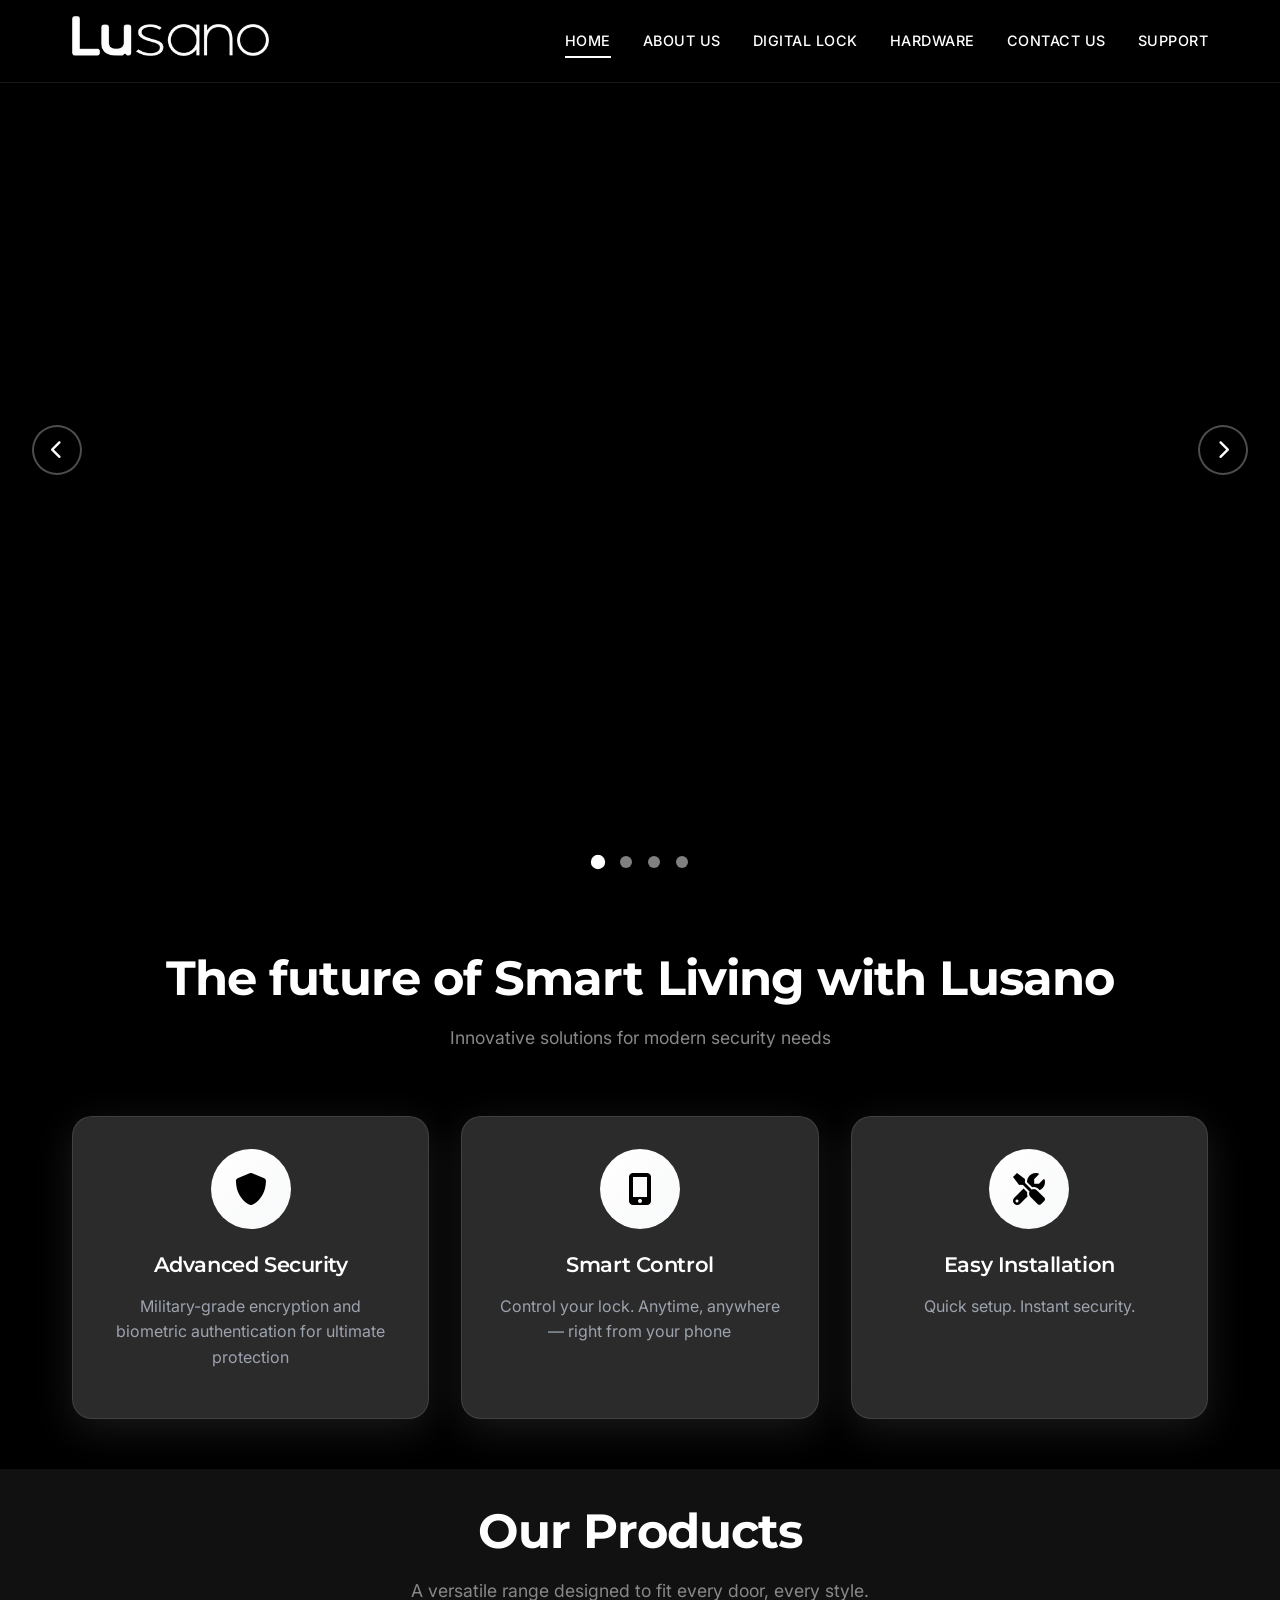
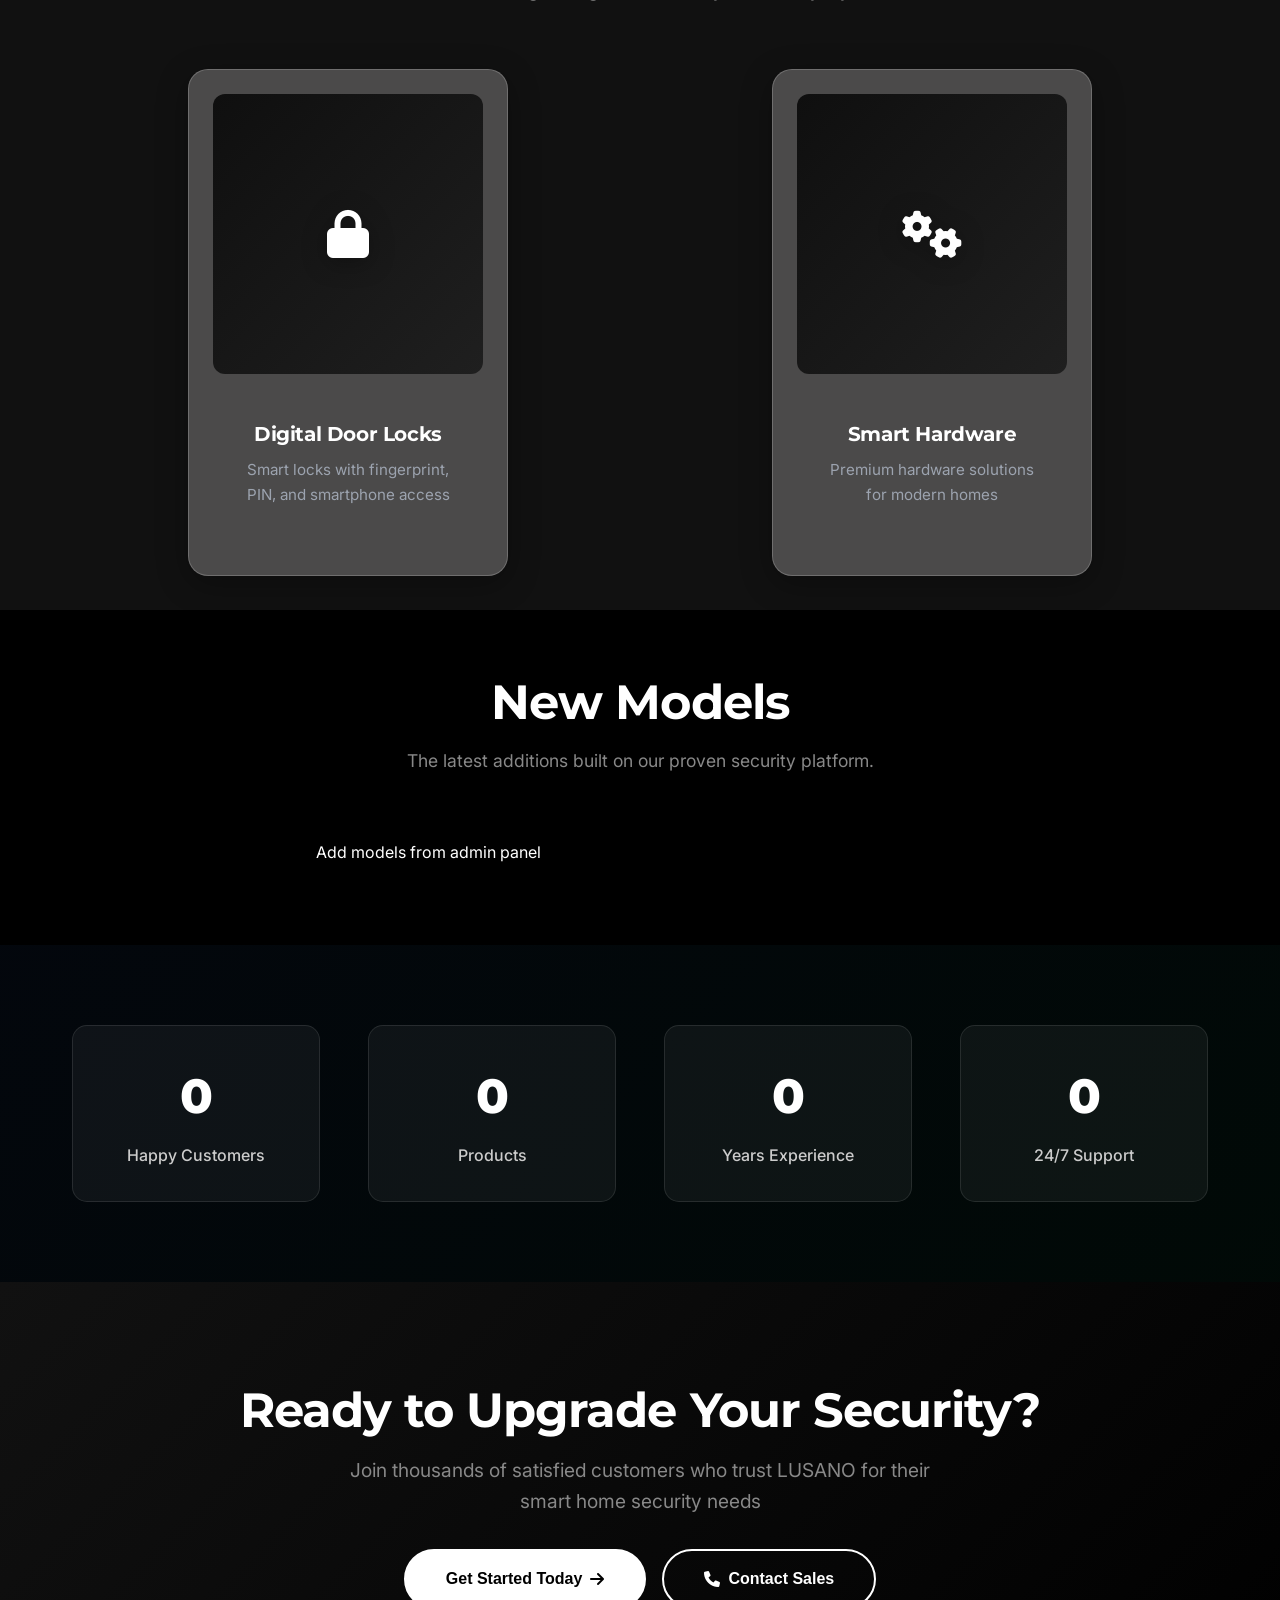
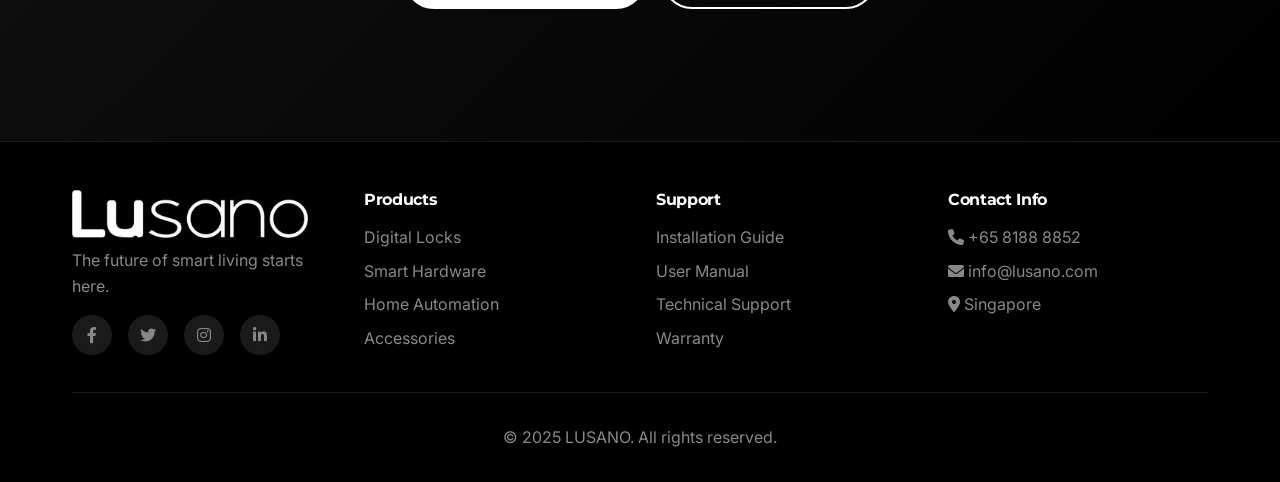
==== index.html @ 4cad7b6a "update with admin panel" ====
<!DOCTYPE html>
<html lang="en">

<head>
    <meta charset="UTF-8">
    <meta name="viewport" content="width=device-width, initial-scale=1.0">
    <title>LUSANO - The Future of Smart Living</title>
    <link rel="stylesheet" href="assets/css/styles.css">
    <link
        href="https://fonts.googleapis.com/css2?family=Montserrat:wght@600;700;800&family=Inter:wght@300;400;500;600;700;800&display=swap"
        rel="stylesheet">
    <link href="https://cdnjs.cloudflare.com/ajax/libs/font-awesome/6.0.0/css/all.min.css" rel="stylesheet">
    <link rel="stylesheet" href="assets/css/loader.css">
</head>

<body>
    <div id="page-loader" role="status" aria-live="polite" aria-label="Page loading">
        <div class="loader-content" aria-hidden="true">
            <div class="nav-logo">
                <img src="assets/image/lusano_logo_white.avif" alt="LUSANO Logo">
            </div>
            <div class="water-gauge">
                <div class="water-level">
                    <div class="wave"></div>
                    <div class="wave wave2"></div>
                </div>
            </div>
            <p class="loader-subtext">Loading...</p>
        </div>
    </div>

    <!-- Navigation -->
    <nav class="navbar" id="navbar">
        <div class="nav-container">
            <div class="nav-logo">
                <img src="assets/image/lusano_logo_white.avif" alt="LUSANO Logo" class="nav-logo-img"
                    style="height:40px; width:auto;" />
                <!-- <h2 class="nav-logo-title">LUSANO</h2> -->
            </div>
            <div class="nav-menu" id="nav-menu">
                <a href="index.html" class="nav-link active">HOME</a>
                <a href="about.html" class="nav-link">ABOUT US</a>
                <a href="digital-lock.html" class="nav-link">DIGITAL LOCK</a>
                <a href="hardware.html" class="nav-link">HARDWARE</a>
                <a href="contact.html" class="nav-link">CONTACT US</a>
                <a href="support.html" class="nav-link">SUPPORT</a>
            </div>
            <div class="nav-toggle" id="nav-toggle">
                <span class="bar"></span>
                <span class="bar"></span>
                <span class="bar"></span>
            </div>
        </div>
    </nav>

    <!-- Hero Section -->
    <section id="home" class="hero">
        <!-- Updated carousel structure to load from admin panel -->
        <div class="hero-carousel" id="heroCarousel">
            <!-- Carousel slides will be loaded dynamically from admin panel -->
            <div class="carousel-loading">
                <p>Loading carousel...</p>
            </div>
        </div>

        <!-- Navigation arrows for manual control -->
        <div class="carousel-navigation">
            <button class="carousel-nav prev" id="carousel-prev">
                <i class="fas fa-chevron-left"></i>
            </button>
            <button class="carousel-nav next" id="carousel-next">
                <i class="fas fa-chevron-right"></i>
            </button>
        </div>
        <!-- Carousel indicators will be updated dynamically -->
        <div class="carousel-indicators" id="carouselIndicators">
            <!-- Indicators will be generated based on loaded banners -->
        </div>
        <div class="scroll-indicator">
            <div class="scroll-line"></div>
            <span>Scroll</span>
        </div>
    </section>

    <!-- Features Section -->
    <section class="features" id="features">
        <div class="container">
            <div class="section-header">
                <h2 class="section-title">The future of Smart Living with Lusano</h2>
                <p class="section-subtitle">Innovative solutions for modern security needs</p>
            </div>
            <div class="features-grid">
                <div class="feature-card" data-aos="fade-up">
                    <div class="feature-icon">
                        <i class="fas fa-shield-alt"></i>
                    </div>
                    <h3>Advanced Security</h3>
                    <p>Military-grade encryption and biometric authentication for ultimate protection</p>
                </div>
                <div class="feature-card" data-aos="fade-up" data-aos-delay="100">
                    <div class="feature-icon">
                        <i class="fas fa-mobile-alt"></i>
                    </div>
                    <h3>Smart Control</h3>
                    <p>Control your lock. Anytime, anywhere — right from your phone</p>
                </div>
                <div class="feature-card" data-aos="fade-up" data-aos-delay="200">
                    <div class="feature-icon">
                        <i class="fas fa-tools"></i>
                    </div>
                    <h3>Easy Installation</h3>
                    <p>Quick setup. Instant security.</p>
                </div>
            </div>
        </div>
    </section>

    <!-- Products Preview -->
    <section class="products-preview" id="products">
        <div class="container">
            <div class="section-header">
                <h2 class="section-title">Our Products</h2>
                <p class="section-subtitle">A versatile range designed to fit every door, every style.</p>
            </div>
            <div class="products-grid">
                <a href="digital-lock.html" class="product-item" data-aos="slide-up"
                    style="text-decoration: none; color: inherit;">
                    <div class="product-image-container">
                        <div class="product-bg"></div>
                        <!-- Icon instead of product image -->
                        <div class="product-icon"
                            style="font-size: 3rem; color: #ffffff; display: flex; align-items: center; justify-content: center; height: 100%;">
                            <i class="fas fa-lock"></i>
                        </div>
                    </div>
                    <div class="product-info">
                        <h3>Digital Door Locks</h3>
                        <p>Smart locks with fingerprint, PIN, and smartphone access</p>
                    </div>
                </a>
                <a href="hardware.html" class="product-item" data-aos="slide-up" data-aos-delay="100"
                    style="text-decoration: none; color: inherit;">
                    <div class="product-image-container">
                        <div class="product-bg"></div>
                        <!-- Icon instead of product image -->
                        <div class="product-icon"
                            style="font-size: 3rem; color: #ffffff; display: flex; align-items: center; justify-content: center; height: 100%;">
                            <i class="fas fa-cogs"></i>
                        </div>
                    </div>
                    <div class="product-info">
                        <h3>Smart Hardware</h3>
                        <p>Premium hardware solutions for modern homes</p>
                    </div>
                </a>

            </div>
        </div>
    </section>

    <!-- YouTube Video Section -->
    <section id="video" class="video-section" style="display: none;">
        <div class="container">
            <div class="section-header">
                <h2 class="section-title" id="video-title">See LUSANO in Action</h2>
                <p class="section-subtitle" id="video-description">A quick look at how our digital locks elevate your
                    daily routine.</p>
            </div>
            <div class="video-wrapper" data-aos="fade-up" id="video-container">
                <!-- Video will be loaded dynamically from admin panel -->
            </div>
        </div>
    </section>

    <!-- New Schemes Section -->
    <!-- <section class="schemes" id="schemes">
        <div class="container">
            <div class="section-header">
                <h2 class="section-title">New Schemes</h2>
                <p class="section-subtitle">Flexible options to get you secured faster.</p>
            </div>
            <div class="schemes-grid">
                <div class="scheme-card" data-aos="fade-up">
                    <div class="icon"><i class="fas fa-box-open"></i></div>
                    <h3>Bundle & Save</h3>
                    <p class="section-subtitle">Pair a digital lock with smart hardware and save up to 15%.</p>
                </div>
                <div class="scheme-card" data-aos="fade-up" data-aos-delay="100">
                    <div class="icon"><i class="fas fa-sync"></i></div>
                    <h3>Trade‑In Program</h3>
                    <p class="section-subtitle">Trade your old lock for credit toward a new LUSANO model.</p>
                </div>
                <div class="scheme-card" data-aos="fade-up" data-aos-delay="200">
                    <div class="icon"><i class="fas fa-shield-alt"></i></div>
                    <h3>Extended Warranty</h3>
                    <p class="section-subtitle">Add up to 3 years of coverage with priority support.</p>
                </div>
            </div>
        </div>
    </section> -->

    <!-- New Models Section -->
    <section class="new-models" id="new-models">
        <div class="container">
            <div class="section-header">
                <h2 class="section-title">New Models</h2>
                <p class="section-subtitle">The latest additions built on our proven security platform.</p>
            </div>
            <!-- Updated to dynamically load models from admin panel -->
            <div class="models-grid" id="models-container">
                <!-- Models will be loaded dynamically from admin panel -->
                <div class="loading-placeholder">
                    <p>Add models from admin panel</p>
                </div>
            </div>
        </div>
    </section>

    <!-- Statistics Section -->
    <section class="stats" id="stats">
        <div class="container">
            <div class="stats-grid">
                <div class="stat-item" data-aos="count-up">
                    <div class="stat-number" data-count="10000">0</div>
                    <div class="stat-label">Happy Customers</div>
                </div>
                <div class="stat-item" data-aos="count-up">
                    <div class="stat-number" data-count="50">0</div>
                    <div class="stat-label">Products</div>
                </div>
                <div class="stat-item" data-aos="count-up">
                    <div class="stat-number" data-count="5">0</div>
                    <div class="stat-label">Years Experience</div>
                </div>
                <div class="stat-item" data-aos="count-up">
                    <div class="stat-number" data-count="24">0</div>
                    <div class="stat-label">24/7 Support</div>
                </div>
            </div>
        </div>
    </section>

    <!-- CTA Section -->
    <section class="cta">
        <div class="container">
            <div class="cta-content">
                <h2>Ready to Upgrade Your Security?</h2>
                <p>Join thousands of satisfied customers who trust LUSANO for their smart home security needs</p>
                <div class="cta-buttons">
                    <button class="btn btn-primary large">
                        <span>Get Started Today</span>
                        <i class="fas fa-arrow-right"></i>
                    </button>
                    <button class="btn btn-outline large">
                        <i class="fas fa-phone"></i>
                        <span>Contact Sales</span>
                    </button>
                </div>
            </div>
        </div>
    </section>

    <!-- Footer -->
    <footer class="footer">
        <div class="container">
            <div class="footer-content">
                <div class="footer-section">
                    <div class="footer-logo">
                        <img src="assets/image/lusano_logo_white.avif" alt="LUSANO Logo"
                            style="height:48px; width:auto; display:block; margin-bottom:10px;" />
                        <p>The future of smart living starts here.</p>
                    </div>

                    <div class="social-links">
                        <a href="#"><i class="fab fa-facebook-f"></i></a>
                        <a href="#"><i class="fab fa-twitter"></i></a>
                        <a href="#"><i class="fab fa-instagram"></i></a>
                        <a href="#"><i class="fab fa-linkedin-in"></i></a>
                    </div>
                </div>
                <div class="footer-section">
                    <h4>Products</h4>
                    <ul>
                        <li><a href="#">Digital Locks</a></li>
                        <li><a href="#">Smart Hardware</a></li>
                        <li><a href="#">Home Automation</a></li>
                        <li><a href="#">Accessories</a></li>
                    </ul>
                </div>
                <div class="footer-section">
                    <h4>Support</h4>
                    <ul>
                        <li><a href="#">Installation Guide</a></li>
                        <li><a href="#">User Manual</a></li>
                        <li><a href="#">Technical Support</a></li>
                        <li><a href="#">Warranty</a></li>
                    </ul>
                </div>
                <div class="footer-section">
                    <h4>Contact Info</h4>
                    <div class="contact-info">
                        <p><i class="fas fa-phone"></i> +65 8188 8852</p>
                        <p><i class="fas fa-envelope"></i> info@lusano.com</p>
                        <p><i class="fas fa-map-marker-alt"></i> Singapore</p>
                    </div>
                </div>
            </div>
            <div class="footer-bottom">
                <p>&copy; 2025 LUSANO. All rights reserved.</p>
            </div>
        </div>
    </footer>

    <script src="assets/js/script.js"></script>
    <script src="assets/js/lazy-loader.js" defer></script>
    <script src="assets/js/loader.js" defer></script>
    <script defer>
        // Load carousel banners from admin panel
        async function loadCarouselBanners() {
            try {
                const response = await fetch('admin/api/carousel-banners.php');
                const result = await response.json();

                if (result.success && result.data.length > 0) {
                    const activeBanners = result.data.filter(banner => banner.status === 'active');

                    if (activeBanners.length > 0) {
                        const carousel = document.getElementById('heroCarousel');
                        const indicators = document.getElementById('carouselIndicators');

                        // Clear loading content
                        carousel.innerHTML = '';
                        indicators.innerHTML = '';

                        // Create carousel slides
                        activeBanners.forEach((banner, index) => {
                            const slide = document.createElement('div');
                            slide.className = `carousel-slide ${index === 0 ? 'active' : ''}`;
                            slide.setAttribute('data-type', banner.type);

                            if (banner.type === 'video') {
                                slide.innerHTML = `
                                    <video class="carousel-video" muted loop autoplay preload="metadata">
                                        <source src="${banner.media_url}" type="video/mp4">
                                        <img src="assets/image/Frame 2.png" alt="${banner.title}" style="width: 100%; height: 100%; object-fit: cover;">
                                    </video>
                                `;
                            } else {
                                slide.style.backgroundImage = `url('${banner.media_url}')`;
                            }

                            carousel.appendChild(slide);

                            // Create indicator
                            const indicator = document.createElement('div');
                            indicator.className = `carousel-indicator ${index === 0 ? 'active' : ''}`;
                            indicator.setAttribute('data-slide', index);
                            indicators.appendChild(indicator);
                        });

                        // Reinitialize carousel functionality if it exists
                        if (typeof initializeCarousel === 'function') {
                            initializeCarousel();
                        }

                        return;
                    }
                }

                // Fallback to default banners if no admin banners are set
                loadDefaultCarousel();

            } catch (error) {
                console.error('Error loading carousel banners:', error);
                loadDefaultCarousel();
            }
        }

        function loadDefaultCarousel() {
            const carousel = document.getElementById('heroCarousel');
            const indicators = document.getElementById('carouselIndicators');

            carousel.innerHTML = `
                 Video slide 
                <div class="carousel-slide active" data-type="video">
                    <video class="carousel-video" muted loop autoplay preload="metadata">
                        <source src="assets/image/videoplayback.mp4" type="video/mp4">
                        <img src="assets/image/Frame 2.png" alt="Smart Home Security" style="width: 100%; height: 100%; object-fit: cover;">
                    </video>
                </div>
                 Image slides 
                <div class="carousel-slide" data-type="image" style="background-image: url('assets/image/Frame%202.png');"></div>
                <div class="carousel-slide" data-type="image" style="background-image: url('assets/image/Frame%203.png');"></div>
                <div class="carousel-slide" data-type="image" style="background-image: url('assets/image/Frame%204.png');"></div>
            `;

            indicators.innerHTML = `
                <div class="carousel-indicator active" data-slide="0"></div>
                <div class="carousel-indicator" data-slide="1"></div>
                <div class="carousel-indicator" data-slide="2"></div>
                <div class="carousel-indicator" data-slide="3"></div>
            `;

            // Reinitialize carousel functionality if it exists
            if (typeof initializeCarousel === 'function') {
                initializeCarousel();
            }
        }

        // Load new models from admin panel
        async function loadNewModels() {
            try {
                const response = await fetch('admin/api/new-models.php');
                const result = await response.json();

                if (result.success && result.data.length > 0) {
                    const container = document.getElementById('models-container');
                    container.innerHTML = '';

                    result.data.forEach(model => {
                        // Create SVG placeholder as data URI
                        const title = model.title || 'LUSANO Model';
                        const encodedTitle = encodeURIComponent(title);
                        const placeholder = `data:image/svg+xml,%3Csvg xmlns='http://www.w3.org/2000/svg' width='150' height='150' viewBox='0 0 150 150'%3E%3Crect fill='%23222' width='150' height='150'/%3E%3Ctext x='50%25' y='50%25' dominant-baseline='middle' text-anchor='middle' font-family='Arial' font-size='12' fill='%23666'%3E${encodedTitle}%3C/text%3E%3C/svg%3E`;
                        const imgSrc = (model.image && model.image.trim()) ? model.image : placeholder;

                        const modelCard = document.createElement('div');
                        modelCard.className = 'product-card';
                        modelCard.setAttribute('data-product-id', model.id);
                        modelCard.setAttribute('data-aos', 'slide-up');

                        modelCard.innerHTML = `
                            <div class="head">
                                <img 
                                    src="${imgSrc}" 
                                    alt="${model.title}" 
                                    class="product-image"
                                    loading="lazy"
                                    onerror="this.onerror=null;this.src='${placeholder}';"
                                />
                            </div>
                            <div class="body">
                                <div class="title">${model.title}</div>
                                <div class="desc">${model.description}</div>
                                <div class="price">From <strong>₹${parseInt(model.price).toLocaleString()}</strong></div>
                               
                            </div>
                        `;

                        container.appendChild(modelCard);
                    });
                } else {
                    // Show default models if no admin models are set
                    const container = document.getElementById('models-container');
                    // container.innerHTML = `
                    //     <div class="product-card" data-product-id="s3-slim" data-aos="slide-up">
                    //         <div class="head"><img src="/placeholder.svg?height=150&width=150" alt="LUSANO S3 Slim" class="product-image" /></div>
                    //         <div class="body">
                    //             <div class="title">LUSANO S3 Slim</div>
                    //             <div class="desc">Ultra‑thin body with biometric unlock and silent drive.</div>
                    //             <div class="price">From <strong>$339</strong></div>
                    //             <div class="hero-buttons">
                    //                 <a href="contact.html?product=S3%20Slim" class="btn btn-primary"><span>Add to Quote</span></a>
                    //                 <a href="product-details.html?id=s3-slim" class="btn btn-secondary"><span>View Specs</span></a>
                    //             </div>
                    //         </div>
                    //     </div>
                    //     <div class="product-card" data-product-id="p9-pro" data-aos="slide-up" data-aos-delay="100">
                    //         <div class="head"><img src="/placeholder.svg?height=150&width=150" alt="LUSANO P9 Pro" class="product-image" /></div>
                    //         <div class="body">
                    //             <div class="title">LUSANO P9 Pro</div>
                    //             <div class="desc">Pro‑grade motor, PIN + Wi‑Fi remote access and alerts.</div>
                    //             <div class="price">From <strong>$389</strong></div>
                    //             <div class="hero-buttons">
                    //                 <a href="contact.html?product=P9%20Pro" class="btn btn-primary"><span>Add to Quote</span></a>
                    //                 <a href="product-details.html?id=p9-pro" class="btn btn-secondary"><span>View Specs</span></a>
                    //             </div>
                    //         </div>
                    //     </div>
                    //     <div class="product-card" data-product-id="a1-mini" data-aos="slide-up" data-aos-delay="200">
                    //         <div class="head"><img src="/placeholder.svg?height=150&width=150" alt="LUSANO A1 Mini" class="product-image" /></div>
                    //         <div class="body">
                    //             <div class="title">LUSANO A1 Mini</div>
                    //             <div class="desc">Compact, rental‑friendly design with auto‑lock.</div>
                    //             <div class="price">From <strong>$259</strong></div>
                    //             <div class="hero-buttons">
                    //                 <a href="contact.html?product=A1%20Mini" class="btn btn-primary"><span>Add to Quote</span></a>
                    //                 <a href="product-details.html?id=a1-mini" class="btn btn-secondary"><span>View Specs</span></a>
                    //             </div>
                    //         </div>
                    //     </div>
                    // `;
                }
            } catch (error) {
                console.error('Error loading new models:', error);
                // Keep default models on error
            }
        }

        // Load YouTube videos from admin panel
        async function loadYouTubeVideos() {
            try {
                const response = await fetch('admin/api/youtube-videos.php');
                const result = await response.json();

                if (result.success && result.data.length > 0) {
                    const activeVideos = result.data.filter(video => video.status === 'active');

                    if (activeVideos.length > 0) {
                        const videoSection = document.getElementById('video');
                        const videoContainer = document.getElementById('video-container');
                        const videoTitle = document.getElementById('video-title');
                        const videoDescription = document.getElementById('video-description');

                        // Use the first active video
                        const video = activeVideos[0];

                        // Update section content
                        videoTitle.textContent = video.title;
                        videoDescription.textContent = video.description;

                        // Create YouTube embed
                        const embedUrl = `https://www.youtube.com/embed/${video.video_id}?rel=0&modestbranding=1`;
                        videoContainer.innerHTML = `
                            <iframe
                                src="${embedUrl}"
                                title="${video.title}"
                                allow="accelerometer; autoplay; clipboard-write; encrypted-media; gyroscope; picture-in-picture; web-share"
                                allowfullscreen
                            ></iframe>
                        `;

                        // Show the section
                        videoSection.style.display = 'block';
                    }
                }
                // If no videos, section remains hidden

            } catch (error) {
                console.error('Error loading YouTube videos:', error);
                // Keep section hidden on error
            }
        }

        window.addEventListener('load', function () {
            loadCarouselBanners();
            loadNewModels();
            loadYouTubeVideos();
        });
    </script>
</body>

</html>
---- assets/css/styles.css ----
/* Reset and Base Styles */
* {
  margin: 0;
  padding: 0;
  box-sizing: border-box;
}

/* add tech-forward heading font while keeping Inter as body */
h1,
h2,
h3,
h4,
h5,
h6 {
  font-family: "Montserrat", "Inter", sans-serif;
  letter-spacing: -0.02em;
}

:root {
  --primary-color: #ffffff;
  --secondary-color: #000000;
  --accent-color: #3b82f6;
  --gray-light: #374151;
  --gray-medium: #9ca3af;
  --gray-dark: #1f2937;
  --transition: all 0.3s cubic-bezier(0.4, 0, 0.2, 1);
  --shadow: 0 10px 40px rgba(255, 255, 255, 0.1);
  --shadow-hover: 0 20px 60px rgba(255, 255, 255, 0.15);
  --card-bg: #111111;
  --card-border: #333333;
  --button-primary: #3b82f6;
  --button-primary-hover: #2563eb;
  --button-secondary: transparent;
  --button-secondary-hover: #1f2937;
  --dark-bg: #000000;
  --text-light: #ffffff;
}

html {
  scroll-behavior: smooth;
}

body {
  font-family: "Inter", sans-serif;
  line-height: 1.6;
  color: var(--primary-color);
  background-color: var(--secondary-color);
  overflow-x: hidden;
}

.container {
  max-width: 1200px;
  margin: 0 auto;
  padding: 0 20px;
}

/* Navigation */
.navbar {
  position: fixed;
  top: 0;
  width: 100%;
  background: rgba(0, 0, 0, 0.95);
  backdrop-filter: blur(20px);
  z-index: 1000;
  transition: var(--transition);
  border-bottom: 1px solid rgba(255, 255, 255, 0.1);
}

.navbar.scrolled {
  background: rgba(0, 0, 0, 0.98);
  box-shadow: 0 2px 20px rgba(255, 255, 255, 0.1);
}

.nav-container {
  display: flex;
  justify-content: space-between;
  align-items: center;
  padding: 1rem 2rem;
  max-width: 1200px;
  margin: 0 auto;
}

.nav-logo h2 {
  font-size: 1.8rem;
  font-weight: 800;
  color: var(--primary-color);
  letter-spacing: -0.5px;
}

.nav-menu {
  display: flex;
  gap: 2rem;
}

.nav-logo img {
  height: 40px;
  /* adjust size */
  width: auto;
  display: block;
  margin-bottom: 10px;
}

.nav-link {
  text-decoration: none;
  color: var(--primary-color);
  font-weight: 500;
  font-size: 0.9rem;
  position: relative;
  transition: var(--transition);
  letter-spacing: 0.5px;
}

.nav-link::after {
  content: "";
  position: absolute;
  bottom: -5px;
  left: 0;
  width: 0;
  height: 2px;
  background: var(--primary-color);
  transition: width 0.3s ease;
}

.nav-link:hover::after,
.nav-link.active::after {
  width: 100%;
}

.nav-toggle {
  display: none;
  flex-direction: column;
  cursor: pointer;
}

.bar {
  width: 25px;
  height: 3px;
  background: var(--primary-color);
  margin: 3px 0;
  transition: var(--transition);
}

.carousel-slide video.carousel-video {
  width: 100%;
  height: 100%;
  object-fit: cover;
  display: block;
}

/* Hero Section */
.hero {
  min-height: 100vh;
  position: relative;
  display: flex;
  align-items: center;
  overflow: hidden;
  background: linear-gradient(135deg, #000000 0%, #1a1a1a 100%);
}

.hero-background {
  position: absolute;
  top: 0;
  left: 0;
  width: 100%;
  height: 100%;
  z-index: -1;
}

.animated-bg {
  position: absolute;
  top: 0;
  left: 0;
  width: 100%;
  height: 100%;
  background: url('data:image/svg+xml,<svg xmlns="http://www.w3.org/2000/svg" viewBox="0 0 1000 1000"><defs><pattern id="grid" width="40" height="40" patternUnits="userSpaceOnUse"><path d="M 40 0 L 0 0 0 40" fill="none" stroke="%23ffffff" stroke-width="0.5" opacity="0.05"/></pattern></defs><rect fill="url(%23grid)" width="100%" height="100%"/></svg>');
  animation: backgroundMove 20s linear infinite;
}

@keyframes backgroundMove {
  0% {
    transform: translate(0, 0);
  }

  100% {
    transform: translate(-40px, -40px);
  }
}

.particles {
  position: absolute;
  width: 100%;
  height: 100%;
}

.particles::before,
.particles::after {
  content: "";
  position: absolute;
  width: 300px;
  height: 300px;
  background: radial-gradient(circle, rgba(255, 255, 255, 0.02) 0%, transparent 70%);
  border-radius: 50%;
}

.particles::before {
  top: 20%;
  left: 10%;
  animation-delay: 0s;
}

.particles::after {
  bottom: 20%;
  right: 10%;
  animation-delay: -7s;
}

@keyframes float {

  0%,
  100% {
    transform: translateY(0px);
  }

  50% {
    transform: translateY(-20px);
  }
}

.hero-container {
  display: grid;
  grid-template-columns: 1fr 1fr;
  gap: 4rem;
  align-items: center;
  max-width: 1200px;
  margin: 0 auto;
  padding: 0 2rem;
  position: relative;
  z-index: 2;
}

.hero-content {
  opacity: 0;
  transform: translateY(50px);
  animation: heroFadeIn 1s ease-out 0.5s forwards;
}

@keyframes heroFadeIn {
  to {
    opacity: 1;
    transform: translateY(0);
  }
}

.hero-title {
  font-size: 3.5rem;
  font-weight: 800;
  line-height: 1.1;
  margin-bottom: 1.5rem;
  color: var(--primary-color);
}

.title-line {
  display: block;
  opacity: 0;
  transform: translateX(-50px);
  animation: titleSlide 0.8s ease-out forwards;
}

.title-line:nth-child(1) {
  animation-delay: 0.7s;
}

.title-line:nth-child(2) {
  animation-delay: 0.9s;
}

.title-line:nth-child(3) {
  animation-delay: 1.1s;
}

@keyframes titleSlide {
  to {
    opacity: 1;
    transform: translateX(0);
  }
}

.highlight {
  background: linear-gradient(135deg, #ffffff 0%, #cccccc 100%);
  -webkit-background-clip: text;
  -webkit-text-fill-color: transparent;
  background-clip: text;
}

.hero-description {
  font-size: 1.1rem;
  color: var(--gray-medium);
  margin-bottom: 2.5rem;
  max-width: 500px;
  line-height: 1.7;
  opacity: 0;
  animation: fadeInUp 0.8s ease-out 1.3s forwards;
}

@keyframes fadeInUp {
  from {
    opacity: 0;
    transform: translateY(30px);
  }

  to {
    opacity: 1;
    transform: translateY(0);
  }
}

.hero-buttons,
.cta-buttons {
  display: flex;
  gap: 1rem;
  margin: 2rem 0;
  flex-wrap: wrap;
  justify-content: center;
  opacity: 0;
  animation: fadeInUp 0.8s ease-out 1.5s forwards;
}

.btn {
  display: inline-flex;
  align-items: center;
  justify-content: center;
  gap: 0.5rem;
  padding: 1rem 2rem;
  border: none;
  border-radius: 50px;
  font-weight: 600;
  font-size: 0.95rem;
  cursor: pointer;
  text-decoration: none;
  transition: all 0.3s cubic-bezier(0.4, 0, 0.2, 1);
  position: relative;
  overflow: hidden;
  z-index: 2;
  white-space: nowrap;
  min-width: 160px;
}

.btn:focus-visible {
  outline: 2px solid var(--accent-color);
  outline-offset: 2px;
}

.btn-primary {
  background: var(--accent-color);
  color: #ffffff;
  border: 2px solid var(--accent-color);
}

.btn-primary::before {
  content: "";
  position: absolute;
  top: 0;
  left: -100%;
  width: 100%;
  height: 100%;
  background: linear-gradient(90deg, transparent, rgba(255, 255, 255, 0.2), transparent);
  transition: left 0.5s;
}

.btn-primary:hover::before {
  left: 100%;
}

.btn-primary:hover {
  background: var(--button-primary-hover);
  border-color: var(--button-primary-hover);
  transform: translateY(-2px);
  box-shadow: 0 8px 25px rgba(59, 130, 246, 0.3);
}

.btn-secondary {
  background: transparent;
  color: var(--primary-color);
  border: 2px solid var(--primary-color);
}

.btn-secondary:hover {
  background: var(--primary-color);
  color: var(--secondary-color);
  transform: translateY(-2px);
  box-shadow: 0 8px 20px rgba(255, 255, 255, 0.2);
}

.btn-outline {
  background: transparent;
  color: var(--primary-color);
  border: 2px solid var(--primary-color);
}

.btn-outline:hover {
  background: var(--primary-color);
  color: var(--secondary-color);
  transform: translateY(-2px);
  box-shadow: 0 8px 20px rgba(255, 255, 255, 0.2);
}

.btn.large {
  padding: 1.2rem 2.5rem;
  font-size: 1rem;
  min-width: 180px;
}

.products-preview .product-item .hero-buttons .btn,
.models-grid .product-card .btn,
.new-models .product-card .hero-buttons .btn {
  padding: 0.75rem 1.25rem;
  border-radius: 8px;
  font-size: 0.9rem;
  min-width: 140px;
}

.hero-visual {
  display: flex;
  justify-content: center;
  align-items: center;
  position: relative;
  opacity: 0;
  animation: fadeInRight 1s ease-out 1.7s forwards;
}

@keyframes fadeInRight {
  from {
    opacity: 0;
    transform: translateX(50px);
  }

  to {
    opacity: 1;
    transform: translateX(0);
  }
}

/* Enhanced carousel styling with proper responsive design */
.hero-carousel {
  position: absolute;
  top: 0;
  left: 0;
  width: 100%;
  height: 100%;
  z-index: 1;
  overflow: hidden;
}

.carousel-slide {
  position: absolute;
  top: 0;
  left: 0;
  width: 100%;
  height: 100%;
  background-size: cover;
  background-position: center;
  background-repeat: no-repeat;
  opacity: 0;
  visibility: hidden;
  transition: all 1s ease-in-out;
  z-index: 1;
  /* Added min-height to ensure slides are visible */
  min-height: 100vh;
}

.carousel-slide.active {
  opacity: 1;
  visibility: visible;
  z-index: 2;
}

/* Video carousel slide styling */
.carousel-video {
  width: 100%;
  height: 100%;
  object-fit: cover;
  position: absolute;
  top: 0;
  left: 0;
  z-index: 1;
  /* Added display block to ensure video is visible */
  display: block;
}

.carousel-slide[data-type="video"] {
  background: #000;
  /* Ensure video slides have proper display */
  display: block;
}

.carousel-slide[data-type="video"].active {
  opacity: 1;
  visibility: visible;
}

/* Removed dark overlay completely to improve visibility */
.carousel-slide::before {
  display: none;
}

/* Added carousel navigation styling */
.carousel-navigation {
  position: absolute;
  top: 50%;
  left: 0;
  right: 0;
  transform: translateY(-50%);
  display: flex;
  justify-content: space-between;
  padding: 0 2rem;
  z-index: 10;
  pointer-events: none;
}

.carousel-nav {
  width: 50px;
  height: 50px;
  background: rgba(0, 0, 0, 0.5);
  border: 2px solid rgba(255, 255, 255, 0.3);
  border-radius: 50%;
  color: white;
  cursor: pointer;
  display: flex;
  align-items: center;
  justify-content: center;
  font-size: 1.2rem;
  transition: all 0.3s ease;
  backdrop-filter: blur(10px);
  pointer-events: all;
  outline: none;
}

.carousel-nav:hover {
  background: rgba(0, 0, 0, 0.7);
  border-color: var(--accent-color);
  color: var(--accent-color);
  transform: scale(1.1);
}

.carousel-nav:focus {
  outline: 2px solid var(--accent-color);
  outline-offset: 2px;
}

/* Added carousel indicators styling */
.carousel-indicators {
  position: absolute;
  bottom: 2rem;
  left: 50%;
  transform: translateX(-50%);
  display: flex;
  gap: 1rem;
  z-index: 10;
}

.carousel-indicator {
  width: 12px;
  height: 12px;
  border-radius: 50%;
  background: rgba(255, 255, 255, 0.5);
  cursor: pointer;
  transition: all 0.3s ease;
  position: relative;
  border: 2px solid transparent;
}

.carousel-indicator:hover {
  background: rgba(255, 255, 255, 0.8);
  transform: scale(1.1);
}

.carousel-indicator.active {
  background: var(--accent-color);
  transform: scale(1.2);
  border-color: rgba(255, 255, 255, 0.5);
}

/* Responsive carousel adjustments */
@media (max-width: 1024px) {

  /* Tablet: make hero and slides shorter so banners/videos fit */
  #home.hero {
    min-height: 60vh;
    /* previously 100vh */
  }

  #home.hero .hero-carousel {
    height: 60vh;
    /* keep carousel constrained to hero */
  }

  #home.hero .carousel-slide {
    min-height: 60vh;
    /* override earlier 100vh */
    height: 100%;
  }

  #home.hero .carousel-video {
    height: 100%;
    object-fit: cover;
    /* ensure video fits within reduced height */
  }
}

@media (max-width: 768px) {

  /* Mobile: slightly smaller than tablet for better fit */
  #home.hero {
    min-height: 48vh;
  }

  #home.hero .hero-carousel {
    height: 48vh;
  }

  #home.hero .carousel-slide {
    min-height: 48vh;
    height: 100%;
  }

  #home.hero .carousel-video {
    height: 100%;
    object-fit: contain;
  }
}

@media (max-width: 768px) {
  .carousel-navigation {
    padding: 0 1rem;
  }

  .carousel-nav {
    width: 40px;
    height: 40px;
    font-size: 1rem;
  }

  .carousel-indicators {
    bottom: 1rem;
    gap: 0.5rem;
  }

  .carousel-indicator {
    width: 10px;
    height: 10px;
  }
}

/* Added product showcase styling */
.product-showcase {
  position: relative;
  width: 100%;
  height: 400px;
  display: flex;
  align-items: center;
  justify-content: center;
}

.showcase-item {
  position: absolute;
  text-align: center;
  opacity: 0;
  transform: translateY(30px) scale(0.8);
  transition: all 0.8s ease;
  background: rgba(255, 255, 255, 0.05);
  padding: 2rem;
  border-radius: 20px;
  backdrop-filter: blur(10px);
  border: 1px solid rgba(255, 255, 255, 0.1);
  max-width: 300px;
}

.showcase-item.active {
  opacity: 1;
  transform: translateY(0) scale(1);
}

.showcase-icon {
  font-size: 3rem;
  color: var(--accent-color);
  margin-bottom: 1rem;
  display: block;
}

.showcase-item h3 {
  font-size: 1.5rem;
  color: var(--primary-color);
  margin-bottom: 0.5rem;
  font-weight: 600;
}

.showcase-item p {
  color: var(--gray-medium);
  font-size: 1rem;
  line-height: 1.5;
}

.product-showcase {
  position: relative;
  width: 400px;
  height: 400px;
}

.product-showcase .product-card {
  position: absolute;
  width: 150px;
  height: 200px;
  background: var(--card-bg);
  border: 1px solid var(--card-border);
  border-radius: 20px;
  box-shadow: var(--shadow);
  display: flex;
  align-items: center;
  justify-content: center;
  transition: all 0.4s cubic-bezier(0.4, 0, 0.2, 1);
  cursor: pointer;
}

.product-showcase .product-card:hover {
  transform: translateY(-15px) scale(1.05);
  box-shadow: 0 25px 50px rgba(59, 130, 246, 0.2);
  border-color: var(--accent-color);
}

.product-showcase .floating {
  top: 50px;
  left: 50px;
  animation: floating 3s ease-in-out infinite;
}

.product-showcase .floating-delayed {
  bottom: 50px;
  right: 50px;
  animation: floating 3s ease-in-out infinite reverse;
  animation-delay: -1.5s;
}

@keyframes floating {

  0%,
  100% {
    transform: translateY(0px);
  }

  50% {
    transform: translateY(-20px);
  }
}

.digital-lock-icon,
.hardware-icon {
  font-size: 3rem;
  color: var(--primary-color);
  display: flex;
  align-items: center;
  justify-content: center;
  width: 100%;
  height: 100%;
}

/* Scroll Indicator */
.scroll-indicator {
  position: absolute;
  bottom: 2rem;
  left: 50%;
  transform: translateX(-50%);
  display: flex;
  flex-direction: column;
  align-items: center;
  color: var(--gray-medium);
  font-size: 0.8rem;
  font-weight: 500;
  letter-spacing: 1px;
  text-transform: uppercase;
}

.scroll-line {
  width: 1px;
  height: 30px;
  background: var(--gray-medium);
  margin-bottom: 0.5rem;
  animation: scrollPulse 2s ease-in-out infinite;
}

@keyframes scrollPulse {

  0%,
  100% {
    opacity: 0.3;
  }

  50% {
    opacity: 1;
  }
}

/* Sections */
.section-header {
  text-align: center;
  margin-bottom: 4rem;
}

.section-title {
  font-size: 2.5rem;
  font-weight: 700;
  margin-bottom: 1rem;
  color: var(--primary-color);
}

.section-subtitle {
  font-size: 1.1rem;
  color: var(--gray-medium);
  max-width: 600px;
  margin: 0 auto;
}

/* Features Section */
.features {
  padding: 6rem 0;
  background: var(--gray-light);
}

.features-grid {
  display: grid;
  grid-template-columns: repeat(auto-fit, minmax(300px, 1fr));
  gap: 2rem;
}

.feature-card {
  background: var(--card-bg);
  border: 1px solid var(--card-border);
  padding: 2.5rem;
  border-radius: 20px;
  text-align: center;
  box-shadow: var(--shadow);
  transition: var(--transition);
  opacity: 0;
  transform: translateY(50px);
  position: relative;
  overflow: hidden;
}

.feature-card::before {
  content: "";
  position: absolute;
  top: 0;
  left: -100%;
  width: 100%;
  height: 100%;
  background: linear-gradient(90deg, transparent, rgba(255, 255, 255, 0.05), transparent);
  transition: left 0.5s;
}

.feature-card:hover::before {
  left: 100%;
}

.feature-card:hover {
  transform: translateY(-15px) scale(1.02);
  box-shadow: 0 25px 50px rgba(59, 130, 246, 0.15);
  border-color: var(--accent-color);
}

.feature-icon {
  width: 80px;
  height: 80px;
  background: var(--primary-color);
  border-radius: 20px;
  display: flex;
  align-items: center;
  justify-content: center;
  margin: 0 auto 1.5rem;
  color: var(--secondary-color);
  font-size: 2rem;
}

.feature-card h3 {
  font-size: 1.3rem;
  font-weight: 600;
  margin-bottom: 1rem;
  color: var(--primary-color);
}

.feature-card p {
  color: var(--gray-medium);
  line-height: 1.6;
}

/* Products Preview */
.products-preview {
  padding: 6rem 0;
}

.products-grid {
  display: grid;
  /* Improved responsive grid with better card sizing */
  grid-template-columns: repeat(auto-fit, minmax(280px, 1fr));
  gap: 2rem;
  margin-top: 3rem;
}

.product-item {
  /* Enhanced card styling with better visual hierarchy */
  background: linear-gradient(145deg, #1a1a1a 0%, #2d2d2d 100%);
  border-radius: 20px;
  padding: 0;
  text-align: center;
  border: 1px solid rgba(207, 200, 200, 0.619);
  transition: all 0.4s cubic-bezier(0.4, 0, 0.2, 1);
  opacity: 1;
  transform: translateY(0);
  max-width: none;
  margin: 0;
  overflow: hidden;
  box-shadow: 0 8px 32px rgba(0, 0, 0, 0.3);
  cursor: pointer;
  position: relative;
}

/* Added subtle gradient overlay on hover */
.product-item::before {
  content: "";
  position: absolute;
  top: 0;
  left: 0;
  right: 0;
  bottom: 0;
  background: linear-gradient(135deg, rgba(1, 99, 255, 0.1) 0%, transparent 50%);
  opacity: 0;
  transition: opacity 0.3s ease;
  z-index: 1;
}

.product-item:hover::before {
  opacity: 1;
}

.product-item:hover {
  /* Improved hover effects with better scaling and shadow */
  transform: translateY(-12px) scale(1.02);
  background: linear-gradient(145deg, #2a2a2a 0%, #3d3d3d 100%);
  box-shadow: 0 20px 60px rgba(59, 130, 246, 0.2);
  border-color: var(--accent-color);
}

.product-image-container {
  /* Enhanced image container for better product display */
  position: relative;
  margin-bottom: 1.5rem;
  height: 280px;
  background: linear-gradient(135deg, #0f0f0f 0%, #1f1f1f 100%);
  display: flex;
  align-items: center;
  justify-content: center;
  border-radius: 12px;
  overflow: hidden;
}

.product-bg {
  /* Completely hide the white circle background */
  display: none;
}

/* Updated product icon styling for larger, better fitted images */
.product-icon {
  width: 200px;
  height: 200px;
  object-fit: contain;
  filter: drop-shadow(0 4px 12px rgba(0, 0, 0, 0.3));
  transition: transform 0.3s ease;
}

/* Added responsive styling for actual product images */
.product-image {
  width: 200px;
  height: 200px;
  object-fit: contain;
  filter: drop-shadow(0 4px 12px rgba(0, 0, 0, 0.3));
  transition: transform 0.3s ease;
}

.product-item:hover .product-icon,
.product-item:hover .product-image {
  transform: scale(1.05);
}

.product-info {
  /* Better content spacing and typography */
  padding: 1.5rem;
  position: relative;
  z-index: 2;
}

.product-info h3 {
  /* Enhanced title styling */
  font-family: "Montserrat", sans-serif;
  font-weight: 700;
  font-size: 1.25rem;
  color: var(--primary-color);
  margin-bottom: 0.75rem;
  letter-spacing: -0.02em;
}

.product-info p {
  /* Better description styling */
  color: var(--gray-medium);
  font-size: 0.95rem;
  line-height: 1.6;
  margin-bottom: 1.25rem;
  min-height: 3rem;
  /* Ensure consistent height */
}

.product-price {
  /* Enhanced price styling */
  font-size: 1.1rem;
  font-weight: 600;
  color: var(--accent-color);
  margin-bottom: 1.5rem;
}

.product-price span {
  font-size: 1.3rem;
  font-weight: 700;
}

/* Better button styling for product cards */
.product-info .hero-buttons {
  display: flex;
  gap: 0.75rem;
  flex-wrap: wrap;
  justify-content: center;
}

.product-info .btn {
  padding: 0.75rem 1.5rem;
  border-radius: 12px;
  font-weight: 600;
  font-size: 0.9rem;
  transition: all 0.3s cubic-bezier(0.4, 0, 0.2, 1);
  position: relative;
  overflow: hidden;
  z-index: 2;
  flex: 1;
  min-width: 120px;
}

.product-info .btn-primary {
  background: var(--accent-color);
  color: rgb(0, 0, 0);
  border: 2px solid var(--accent-color);
}

.product-info .btn-primary:hover {
  background: var(--button-primary-hover);
  border-color: var(--button-primary-hover);
  transform: translateY(-2px);
}

.product-info .btn-secondary {
  background: transparent;
  color: var(--primary-color);
  border: 2px solid rgba(255, 255, 255, 0.3);
}

.product-info .btn-secondary:hover {
  background: rgba(255, 255, 255, 0.1);
  border-color: rgba(255, 255, 255, 0.5);
  transform: translateY(-2px);
}

/* Video Section */
.video-section {
  padding: 2rem 0;
  background: var(--gray-light);
}

.video-wrapper {
  position: relative;
  width: 100%;
  max-width: 960px;
  margin: 0 auto;
  border-radius: 16px;
  overflow: hidden;
  box-shadow: var(--shadow);
  aspect-ratio: 16 / 9;
}

.video-wrapper iframe {
  position: absolute;
  inset: 0;
  width: 100%;
  height: 100%;
  border: 0;
}

/* New Schemes section */
.schemes {
  padding: 6rem 0;
}

.schemes-grid {
  display: grid;
  grid-template-columns: repeat(auto-fit, minmax(260px, 1fr));
  gap: 1.5rem;
}

.scheme-card {
  background: var(--card-bg);
  border: 1px solid var(--card-border);
  border-radius: 16px;
  padding: 2rem;
  box-shadow: var(--shadow);
  transition: all 0.4s cubic-bezier(0.4, 0, 0.2, 1);
  position: relative;
  overflow: hidden;
}

.scheme-card::after {
  content: "";
  position: absolute;
  top: 0;
  left: 0;
  right: 0;
  height: 3px;
  background: linear-gradient(90deg, var(--accent-color), #8b5cf6);
  transform: scaleX(0);
  transition: transform 0.3s ease;
}

.scheme-card:hover::after {
  transform: scaleX(1);
}

.scheme-card:hover {
  transform: translateY(-8px);
  box-shadow: 0 20px 40px rgba(59, 130, 246, 0.15);
  border-color: var(--accent-color);
}

.scheme-card .icon {
  width: 60px;
  height: 60px;
  border-radius: 14px;
  background: linear-gradient(135deg, var(--accent-color), #8b5cf6);
  color: white;
  display: inline-flex;
  align-items: center;
  justify-content: center;
  font-size: 1.5rem;
  margin-bottom: 1.5rem;
  transition: transform 0.3s ease;
}

.scheme-card:hover .icon {
  transform: scale(1.1) rotate(5deg);
}

/* New Models section */
.new-models {
  position: relative;
  z-index: 1;
  padding-top: 4rem;
  padding-bottom: 2rem;
}

.new-models .models-grid {
  display: grid;
  grid-template-columns: repeat(auto-fill, minmax(260px, 400px));
  gap: 1.5rem;
  margin-top: 2rem;
  margin-bottom: 2rem;
  align-items: stretch;
  justify-content: center;
  justify-items: center;
}

.new-models .product-card {
  position: relative;
  width: 100%;
  max-width: 400px;
  height: auto;
  display: block;
  overflow: hidden;
  background: var(--card-bg);
  border: 1px solid var(--card-border);
  border-radius: 18px;
  box-shadow: 0 8px 24px rgba(0, 0, 0, 0.3);
  transition: all 0.4s cubic-bezier(0.4, 0, 0.2, 1);
  cursor: pointer;
  margin: 0 auto;
}

.new-models .product-card::before {
  content: "";
  position: absolute;
  top: 0;
  left: 0;
  right: 0;
  bottom: 0;
  background: linear-gradient(135deg, rgba(59, 130, 246, 0.1) 0%, transparent 50%);
  opacity: 0;
  transition: opacity 0.3s ease;
  z-index: 1;
}

.new-models .product-card:hover::before {
  opacity: 1;
}

.new-models .product-card:hover {
  transform: translateY(-12px) scale(1.03);
  box-shadow: 0 20px 40px rgba(59, 130, 246, 0.2);
  border-color: var(--accent-color);
}

.new-models .product-card .head {
  background: linear-gradient(135deg, #000 0%, #111 100%);
  color: #fff;
  height: 220px;
  display: flex;
  align-items: center;
  justify-content: center;
  overflow: hidden;
}

.new-models .product-card .head .product-image {
  width: 100%;
  height: 100%;
  object-fit: cover;
  object-position: center;
  border-radius: 0;
}

.new-models .product-card .body {
  padding: 1.5rem;
  background: #474545;
  position: relative;
  z-index: 2;
}

.new-models .product-card .title {
  font-family: "Montserrat", sans-serif;
  font-weight: 700;
  margin-bottom: 0.5rem;
  color: var(--primary-color);
  font-size: 1.1rem;
}

.new-models .product-card .desc {
  color: var(--gray-medium);
  margin-bottom: 1rem;
  line-height: 1.6;
  font-size: 0.95rem;
}

.new-models .product-card .price {
  margin-bottom: 1.5rem;
  color: var(--accent-color);
  font-weight: 600;
  font-size: 1.1rem;
}

.new-models .product-card .hero-buttons {
  display: flex;
  gap: 0.75rem;
  flex-wrap: wrap;
}

.new-models .product-card .hero-buttons .btn {
  padding: 0.75rem 1.25rem;
  border-radius: 8px;
  font-weight: 600;
  font-size: 0.9rem;
  transition: all 0.3s cubic-bezier(0.4, 0, 0.2, 1);
  position: relative;
  overflow: hidden;
  z-index: 2;
}

@media (max-width: 640px) {
  .new-models .product-card .head {
    height: 180px;
  }
}

/* Enhanced product details page with professional styling and dark theme */
.product-details .product-hero {
  padding-top: 6rem;
  padding-bottom: 2rem;
  background: #000;
  color: #fff;
}

.product-details .details-grid {
  display: grid;
  grid-template-columns: 1fr 1fr;
  gap: 3rem;
  align-items: start;
}

@media (max-width: 900px) {
  .product-details .details-grid {
    grid-template-columns: 1fr;
    gap: 2rem;
  }
}

/* Professional image gallery with thumbnails and zoom */
.image-gallery {
  position: relative;
}

.main-image-container {
  position: relative;
  background: #1a1a1a;
  border-radius: 20px;
  overflow: hidden;
  margin-bottom: 1rem;
  border: 1px solid #333;
}

.main-image {
  width: 100%;
  height: 500px;
  object-fit: cover;
  transition: transform 0.3s ease;
  cursor: zoom-in;
}

.main-image:hover {
  transform: scale(1.05);
}

.image-zoom-overlay {
  position: absolute;
  top: 15px;
  right: 15px;
  background: rgba(0, 0, 0, 0.7);
  color: #fff;
  width: 40px;
  height: 40px;
  border-radius: 50%;
  display: flex;
  align-items: center;
  justify-content: center;
  opacity: 0;
  transition: opacity 0.3s ease;
  cursor: pointer;
}

.main-image-container:hover .image-zoom-overlay {
  opacity: 1;
}

.thumbnail-container {
  position: relative;
}

.thumbnail-scroll {
  overflow: hidden;
  border-radius: 12px;
}

.thumbnail-list {
  display: flex;
  gap: 10px;
  transition: transform 0.3s ease;
}

.thumbnail {
  width: 80px;
  height: 80px;
  border-radius: 8px;
  overflow: hidden;
  cursor: pointer;
  border: 2px solid transparent;
  transition: all 0.3s ease;
  flex-shrink: 0;
}

.thumbnail.active {
  border-color: #007bff;
  box-shadow: 0 0 0 2px rgba(0, 123, 255, 0.3);
}

.thumbnail img {
  width: 100%;
  height: 100%;
  object-fit: cover;
  transition: transform 0.3s ease;
}

.thumbnail:hover img {
  transform: scale(1.1);
}

.thumbnail-nav {
  display: flex;
  justify-content: space-between;
  margin-top: 10px;
}

.thumb-nav-btn {
  background: #333;
  border: none;
  color: #fff;
  width: 35px;
  height: 35px;
  border-radius: 50%;
  cursor: pointer;
  transition: all 0.3s ease;
  display: flex;
  align-items: center;
  justify-content: center;
}

.thumb-nav-btn:hover {
  background: #007bff;
  transform: scale(1.1);
}

/* Enhanced product info section with badges and ratings */
.product-badge {
  margin-bottom: 0.5rem;
}

.product-badge span {
  background: linear-gradient(135deg, #007bff, #0056b3);
  color: #fff;
  padding: 0.3rem 0.8rem;
  border-radius: 20px;
  font-size: 0.8rem;
  font-weight: 600;
  text-transform: uppercase;
  letter-spacing: 0.5px;
}

.product-rating {
  display: flex;
  align-items: center;
  gap: 0.5rem;
  margin: 1rem 0;
}

.stars {
  display: flex;
  gap: 2px;
}

.stars i {
  color: #ffd700;
  font-size: 1.1rem;
}

.rating-text {
  color: #888;
  font-size: 0.9rem;
}

.price-section {
  margin: 1.5rem 0;
}

.product-details .price-row {
  display: flex;
  align-items: baseline;
  gap: 0.5rem;
  margin-bottom: 0.5rem;
}

.product-details .price-row .label {
  color: #888;
  font-size: 0.9rem;
}

.product-details .price-row .price {
  font-weight: 800;
  font-size: 2.2rem;
  color: #007bff;
}

.price-details {
  display: flex;
  align-items: center;
  gap: 1rem;
}

.original-price {
  color: #888;
  text-decoration: line-through;
  font-size: 1.1rem;
}

.discount-badge {
  background: #28a745;
  color: #fff;
  padding: 0.2rem 0.6rem;
  border-radius: 12px;
  font-size: 0.8rem;
  font-weight: 600;
}

.features-section {
  margin: 2rem 0;
}

.features-section h3 {
  color: #fff;
  margin-bottom: 1rem;
  font-size: 1.2rem;
}

.product-details .feature-list {
  list-style: none;
  padding: 0;
  margin: 0;
}

.product-details .feature-list li {
  display: flex;
  align-items: flex-start;
  gap: 0.8rem;
  margin: 0.8rem 0;
  padding: 0.8rem;
  background: rgba(255, 255, 255, 0.05);
  border-radius: 8px;
  border-left: 3px solid #007bff;
  transition: all 0.3s ease;
}

.product-details .feature-list li:hover {
  background: rgba(255, 255, 255, 0.1);
  transform: translateX(5px);
}

.product-details .feature-list i {
  color: #007bff;
  margin-top: 2px;
  flex-shrink: 0;
}

/* Quick info cards with icons */
.quick-info {
  display: grid;
  grid-template-columns: 1fr;
  gap: 1rem;
  margin-top: 2rem;
}

.info-card {
  display: flex;
  align-items: center;
  gap: 1rem;
  padding: 1rem;
  background: rgba(255, 255, 255, 0.05);
  border-radius: 8px;
  border: 1px solid #333;
  transition: all 0.3s ease;
}

.info-card:hover {
  background: rgba(255, 255, 255, 0.1);
  border-color: #007bff;
}

.info-card i {
  color: #007bff;
  font-size: 1.5rem;
  flex-shrink: 0;
}

.info-title {
  display: block;
  font-weight: 600;
  color: #fff;
  font-size: 0.9rem;
}

.info-desc {
  display: block;
  color: #888;
  font-size: 0.8rem;
}

/* Professional tabbed sections with animations */
.product-details-tabs {
  background: #111;
  padding: 3rem 0;
}

.tabs-navigation {
  display: flex;
  gap: 0.5rem;
  margin-bottom: 2rem;
  overflow-x: auto;
  padding-bottom: 0.5rem;
}

.tab-btn {
  display: flex;
  align-items: center;
  gap: 0.5rem;
  padding: 1rem 1.5rem;
  background: transparent;
  border: 2px solid #333;
  color: #888;
  border-radius: 8px;
  cursor: pointer;
  transition: all 0.3s ease;
  white-space: nowrap;
  font-weight: 500;
}

.tab-btn:hover {
  border-color: #007bff;
  color: #007bff;
}

.tab-btn.active {
  background: #007bff;
  border-color: #007bff;
  color: #fff;
}

.tabs-content {
  min-height: 400px;
}

.tab-panel {
  display: none;
  animation: fadeIn 0.3s ease;
}

.tab-panel.active {
  display: block;
}

.tab-panel h3 {
  color: #fff;
  margin-bottom: 1.5rem;
  font-size: 1.5rem;
}

/* Enhanced specs grid layout */
.product-details .specs-grid {
  display: grid;
  grid-template-columns: repeat(auto-fit, minmax(300px, 1fr));
  gap: 1rem;
  margin-top: 1rem;
}

.product-details .spec-row {
  background: rgba(255, 255, 255, 0.05);
  border: 1px solid #333;
  border-radius: 8px;
  padding: 1.2rem;
  transition: all 0.3s ease;
}

.product-details .spec-row:hover {
  background: rgba(255, 255, 255, 0.1);
  border-color: #007bff;
  transform: translateY(-2px);
}

.product-details .spec-k {
  font-weight: 600;
  color: #007bff;
  font-size: 0.9rem;
  margin-bottom: 0.5rem;
  text-transform: uppercase;
  letter-spacing: 0.5px;
}

.product-details .spec-v {
  color: #fff;
  font-size: 1rem;
}

/* Detailed features section */
.features-detailed {
  display: grid;
  grid-template-columns: repeat(auto-fit, minmax(300px, 1fr));
  gap: 1.5rem;
}

.feature-detail {
  background: rgba(255, 255, 255, 0.05);
  border: 1px solid #333;
  border-radius: 12px;
  padding: 1.5rem;
  transition: all 0.3s ease;
}

.feature-detail:hover {
  background: rgba(255, 255, 255, 0.1);
  border-color: #007bff;
  transform: translateY(-5px);
}

.feature-detail h4 {
  color: #007bff;
  margin-bottom: 0.8rem;
  display: flex;
  align-items: center;
  gap: 0.5rem;
}

.feature-detail p {
  color: #ccc;
  line-height: 1.6;
}

/* Installation steps styling */
.installation-content {
  display: flex;
  flex-direction: column;
  gap: 1.5rem;
}

.install-step {
  display: flex;
  gap: 1.5rem;
  align-items: flex-start;
}

.step-number {
  background: #007bff;
  color: #fff;
  width: 40px;
  height: 40px;
  border-radius: 50%;
  display: flex;
  align-items: center;
  justify-content: center;
  font-weight: 700;
  flex-shrink: 0;
}

.step-content h4 {
  color: #fff;
  margin-bottom: 0.5rem;
}

.step-content p {
  color: #ccc;
  line-height: 1.6;
}

/* Compatibility grid */
.compatibility-grid {
  display: grid;
  grid-template-columns: repeat(auto-fit, minmax(250px, 1fr));
  gap: 1rem;
}

.compat-item {
  display: flex;
  align-items: center;
  gap: 0.8rem;
  padding: 1rem;
  background: rgba(255, 255, 255, 0.05);
  border-radius: 8px;
  border: 1px solid #333;
}

.compat-item i.fa-check-circle {
  color: #28a745;
}

.compat-item i.fa-times-circle {
  color: #dc3545;
}

.compat-item span {
  color: #fff;
}

/* Support and warranty styling */
.support-content {
  display: flex;
  flex-direction: column;
  gap: 2rem;
}

.warranty-card {
  background: rgba(0, 123, 255, 0.1);
  border: 1px solid #007bff;
  border-radius: 12px;
  padding: 1.5rem;
}

.warranty-card h4 {
  color: #007bff;
  margin-bottom: 0.8rem;
}

.warranty-card p {
  color: #ccc;
}

.support-options {
  display: grid;
  grid-template-columns: repeat(auto-fit, minmax(250px, 1fr));
  gap: 1.5rem;
}

.support-option {
  display: flex;
  gap: 1rem;
  align-items: flex-start;
  padding: 1.5rem;
  background: rgba(255, 255, 255, 0.05);
  border-radius: 8px;
  border: 1px solid #333;
}

.support-option i {
  color: #007bff;
  font-size: 1.5rem;
  flex-shrink: 0;
}

.support-option h5 {
  color: #fff;
  margin-bottom: 0.5rem;
}

.support-option p {
  color: #ccc;
  font-size: 0.9rem;
}

@keyframes fadeIn {
  from {
    opacity: 0;
    transform: translateY(10px);
  }

  to {
    opacity: 1;
    transform: translateY(0);
  }
}

/* Statistics Section */
.stats {
  padding: 80px 0;
  background: var(--dark-bg);
  position: relative;
  overflow: hidden;
}

.stats::before {
  content: "";
  position: absolute;
  top: 0;
  left: 0;
  right: 0;
  bottom: 0;
  background: linear-gradient(135deg, rgba(59, 130, 246, 0.05) 0%, rgba(16, 185, 129, 0.05) 100%);
  pointer-events: none;
}

.stats .container {
  position: relative;
  z-index: 2;
}

.stats-grid {
  display: grid;
  grid-template-columns: repeat(auto-fit, minmax(200px, 1fr));
  gap: 3rem;
  text-align: center;
}

.stat-item {
  background: rgba(255, 255, 255, 0.05);
  padding: 2rem 1.5rem;
  border-radius: 15px;
  border: 1px solid rgba(255, 255, 255, 0.1);
  transition: var(--transition);
}

.stat-item:hover {
  transform: translateY(-5px);
  background: rgba(255, 255, 255, 0.08);
  box-shadow: 0 10px 30px rgba(255, 255, 255, 0.1);
}

.stat-number {
  font-size: 3rem;
  font-weight: 800;
  color: var(--accent-color);
  margin-bottom: 0.5rem;
  font-family: "Montserrat", sans-serif;
}

.stat-label {
  color: #ccc;
  font-size: 1rem;
  font-weight: 500;
}

/* Responsive Design for Stats */
@media (max-width: 768px) {
  .stats {
    padding: 60px 0;
  }

  .stats-grid {
    grid-template-columns: repeat(2, 1fr);
    gap: 2rem;
  }

  .stat-item {
    padding: 1.5rem 1rem;
  }

  .stat-number {
    font-size: 2.5rem;
  }

  .stat-label {
    font-size: 0.9rem;
  }
}

@media (max-width: 480px) {
  .stats-grid {
    grid-template-columns: 1fr;
    gap: 1.5rem;
  }

  .stat-number {
    font-size: 2.2rem;
  }

  .stat-label {
    font-size: 0.9rem;
  }
}

/* Animation for counting effect */
.stat-item[data-aos="count-up"] {
  opacity: 0;
  transform: translateY(30px);
  transition: all 0.8s ease;
}

.stat-item[data-aos="count-up"].aos-animate {
  opacity: 1;
  transform: translateY(0);
}

/* Footer */

/* Updated color scheme from blue to white theme and added comprehensive responsive design */

/* Reset and Base Styles */
* {
  margin: 0;
  padding: 0;
  box-sizing: border-box;
}

html {
  scroll-behavior: smooth;
}

body {
  font-family: "Inter", -apple-system, BlinkMacSystemFont, "Segoe UI", Roboto, sans-serif;
  line-height: 1.6;
  color: #ffffff;
  background: #000000;
  overflow-x: hidden;
}

/* CSS Variables - Updated to white theme */
:root {
  --primary-color: #ffffff;
  --secondary-color: #000000;
  --accent-color: #ffffff;
  --gray-light: #374151;
  --gray-medium: #9ca3af;
  --gray-dark: #1f2937;
  --transition: all 0.3s cubic-bezier(0.4, 0, 0.2, 1);
  --shadow: 0 10px 40px rgba(255, 255, 255, 0.1);
  --shadow-hover: 0 20px 60px rgba(255, 255, 255, 0.15);
  --card-bg: #111111;
  --card-border: #333333;
  --button-primary: #ffffff;
  --button-primary-hover: #f8f9fa;
  --button-secondary: transparent;
  --button-secondary-hover: #1f2937;
  --dark-bg: #000000;
  --text-light: #ffffff;
}

/* Container */
.container {
  max-width: 1200px;
  margin: 0 auto;
  padding: 0 2rem;
}

/* Typography */
h1,
h2,
h3,
h4,
h5,
h6 {
  font-family: "Montserrat", sans-serif;
  font-weight: 700;
  line-height: 1.2;
  margin-bottom: 1rem;
}

h1 {
  font-size: clamp(2.5rem, 5vw, 4rem);
}

h2 {
  font-size: clamp(2rem, 4vw, 3rem);
}

h3 {
  font-size: clamp(1.5rem, 3vw, 2rem);
}

p {
  margin-bottom: 1rem;
  line-height: 1.6;
}

/* Navigation */
.navbar {
  position: fixed;
  top: 0;
  left: 0;
  right: 0;
  background: rgba(0, 0, 0, 0.95);
  backdrop-filter: blur(10px);
  z-index: 1000;
  padding: 1rem 0;
  transition: var(--transition);
}

.nav-container {
  display: flex;
  justify-content: space-between;
  align-items: center;
  max-width: 1200px;
  margin: 0 auto;
  padding: 0 2rem;
}

.nav-logo h2 {
  color: var(--primary-color);
  font-size: 1.8rem;
  font-weight: 800;
  margin: 0;
}

.nav-menu {
  display: flex;
  gap: 2rem;
  list-style: none;
}

.nav-link {
  color: var(--primary-color);
  text-decoration: none;
  font-weight: 500;
  font-size: 0.9rem;
  text-transform: uppercase;
  letter-spacing: 0.5px;
  transition: var(--transition);
  position: relative;
}

.nav-link::after {
  content: "";
  position: absolute;
  bottom: -5px;
  left: 0;
  width: 0;
  height: 2px;
  background: var(--accent-color);
  transition: width 0.3s ease;
}

.nav-link:hover::after,
.nav-link.active::after {
  width: 100%;
}

.nav-toggle {
  display: none;
  flex-direction: column;
  cursor: pointer;
  gap: 4px;
}

.bar {
  width: 25px;
  height: 3px;
  background: var(--primary-color);
  transition: var(--transition);
}

/* Buttons - Updated to white theme */
.btn {
  display: inline-flex;
  align-items: center;
  justify-content: center;
  gap: 0.5rem;
  padding: 1rem 2rem;
  border: none;
  border-radius: 50px;
  font-weight: 600;
  font-size: 0.95rem;
  cursor: pointer;
  text-decoration: none;
  transition: all 0.3s cubic-bezier(0.4, 0, 0.2, 1);
  position: relative;
  overflow: hidden;
  z-index: 2;
  white-space: nowrap;
  min-width: 160px;
}

.btn:focus-visible {
  outline: 2px solid var(--accent-color);
  outline-offset: 2px;
}

.btn-primary {
  background: var(--accent-color);
  color: #000000;
  border: 2px solid var(--accent-color);
}

.btn-primary::before {
  content: "";
  position: absolute;
  top: 0;
  left: -100%;
  width: 100%;
  height: 100%;
  background: linear-gradient(90deg, transparent, rgba(0, 0, 0, 0.1), transparent);
  transition: left 0.5s;
}

.btn-primary:hover::before {
  left: 100%;
}

.btn-primary:hover {
  background: var(--button-primary-hover);
  border-color: var(--button-primary-hover);
  transform: translateY(-2px);
  box-shadow: 0 8px 25px rgba(255, 255, 255, 0.3);
}

.btn-secondary {
  background: transparent;
  color: var(--primary-color);
  border: 2px solid var(--primary-color);
}

.btn-secondary:hover {
  background: var(--primary-color);
  color: var(--secondary-color);
  transform: translateY(-2px);
  box-shadow: 0 8px 20px rgba(255, 255, 255, 0.2);
}

.btn-outline {
  background: transparent;
  color: var(--primary-color);
  border: 2px solid var(--primary-color);
}

.btn-outline:hover {
  background: var(--primary-color);
  color: var(--secondary-color);
  transform: translateY(-2px);
  box-shadow: 0 8px 20px rgba(255, 255, 255, 0.2);
}

.btn.large {
  padding: 1.2rem 2.5rem;
  font-size: 1rem;
  min-width: 180px;
}

/* Hero Section */
.hero {
  min-height: 100vh;
  display: flex;
  align-items: center;
  justify-content: center;
  position: relative;
  background: linear-gradient(135deg, #000 0%, #111 100%);
  overflow: hidden;
}

.hero-container {
  display: grid;
  grid-template-columns: 1fr 1fr;
  gap: 4rem;
  align-items: center;
  max-width: 1200px;
  margin: 0 auto;
  padding: 0 2rem;
  z-index: 2;
}

.hero-content {
  animation: fadeInUp 1s ease-out;
}

.hero-title {
  font-size: clamp(2.1rem, 5vw, 4rem);
  font-weight: 800;
  margin-bottom: 1.5rem;
  line-height: 1.1;
}

.title-line {
  display: block;
}

.highlight {
  background: linear-gradient(135deg, var(--accent-color), #f8f9fa);
  -webkit-background-clip: text;
  -webkit-text-fill-color: transparent;
  background-clip: text;
}

.hero-description {
  font-size: 1.2rem;
  color: #ccc;
  margin-bottom: 2rem;
  line-height: 1.6;
}

.hero-buttons {
  display: flex;
  gap: 1rem;
  flex-wrap: wrap;
}

/* Sections */
.section-header {
  text-align: center;
  margin-bottom: 4rem;
}

.section-title {
  font-size: clamp(2rem, 4vw, 3rem);
  margin-bottom: 1rem;
  color: var(--primary-color);
}

.section-subtitle {
  font-size: 1.1rem;
  color: #888;
  max-width: 600px;
  margin: 0 auto;
}

/* Features Section */
.features {
  padding: 50px 0;
  background: #000;
}

.features-grid {
  display: grid;
  grid-template-columns: repeat(auto-fit, minmax(300px, 1fr));
  gap: 2rem;
}

.feature-card {
  background: rgba(133, 131, 131, 0.33);
  padding: 2rem;
  border-radius: 20px;
  text-align: center;
  border: 1px solid rgba(255, 255, 255, 0.1);
  transition: var(--transition);
}

.feature-card:hover {
  transform: translateY(-10px);
  background: rgba(255, 255, 255, 0.08);
  box-shadow: var(--shadow-hover);
}

.feature-icon {
  width: 80px;
  height: 80px;
  background: linear-gradient(135deg, var(--accent-color), #f8f9fa);
  border-radius: 50%;
  display: flex;
  align-items: center;
  justify-content: center;
  margin: 0 auto 1.5rem;
  font-size: 2rem;
  color: #000;
}

/* Products Section */
.products-preview {
  padding: 34px 0;
  background: #111;
}

.products-grid {
  display: grid;
  /* Completed the products grid styling and removed white circles */
  grid-template-columns: repeat(auto-fit, minmax(250px, 1fr));
  gap: 2rem;
}

.product-item {
  /* Update dark theme product cards to be more visible */
  background: rgba(143, 140, 140, 0.464);
  border-radius: 20px;
  /* Reduced padding from 2rem to 1.5rem for more compact cards */
  padding: 1.5rem;
  text-align: center;
  border: 1px solid rgba(255, 255, 255, 0.2);
  transition: var(--transition);
  /* Ensure cards are visible */
  opacity: 1;
  transform: translateY(0);
  /* Added max-width to prevent cards from getting too large */
  max-width: 320px;
  margin: 0 auto;
}

.product-item:hover {
  transform: translateY(-10px);
  background: rgba(255, 255, 255, 0.15);
  box-shadow: var(--shadow-hover);
}

.product-price {
  font-size: 1.2rem;
  color: var(--accent-color);
  font-weight: 600;
  margin: 1rem 0;
}

.product-price span {
  font-size: 1.5rem;
  font-weight: 700;
}

/* Stats Section */
.stats {
  padding: 80px 0;
  background: #000;
}

.stats-grid {
  display: grid;
  grid-template-columns: repeat(4, 1fr);
  gap: 3rem;
  text-align: center;
}

.stat-item {
  background: rgba(255, 255, 255, 0.05);
  padding: 2rem 1.5rem;
  border-radius: 15px;
  border: 1px solid rgba(255, 255, 255, 0.1);
  transition: var(--transition);
}

.stat-item:hover {
  transform: translateY(-5px);
  background: rgba(255, 255, 255, 0.08);
  box-shadow: 0 10px 30px rgba(255, 255, 255, 0.1);
}

.stat-number {
  font-size: 3rem;
  font-weight: 800;
  color: var(--accent-color);
  margin-bottom: 0.5rem;
  font-family: "Montserrat", sans-serif;
}

.stat-label {
  color: #ccc;
  font-size: 1rem;
  font-weight: 500;
}

/* CTA Section */
.cta {
  padding: 100px 0;
  background: linear-gradient(135deg, #111 0%, #000 100%);
  text-align: center;
}

.cta-content h2 {
  font-size: clamp(2rem, 4vw, 3rem);
  margin-bottom: 1rem;
  color: var(--primary-color);
}

.cta-content p {
  font-size: 1.2rem;
  color: #888;
  margin-bottom: 2rem;
  max-width: 600px;
  margin-left: auto;
  margin-right: auto;
}

.cta-buttons {
  display: flex;
  gap: 1rem;
  justify-content: center;
  flex-wrap: wrap;
}

/* Footer */
.footer {
  background: #000;
  padding: 3rem 0 1rem;
  border-top: 1px solid rgba(255, 255, 255, 0.1);
}

.footer-content {
  display: grid;
  grid-template-columns: repeat(auto-fit, minmax(250px, 1fr));
  gap: 2rem;
  margin-bottom: 2rem;
}

.footer-section h3,
.footer-section h4 {
  color: var(--primary-color);
  margin-bottom: 1rem;
}

.footer-section p,
.footer-section li {
  color: #888;
  margin-bottom: 0.5rem;
}

.footer-section ul {
  list-style: none;
}

.footer-section a {
  color: #888;
  text-decoration: none;
  transition: var(--transition);
}

.footer-section a:hover {
  color: var(--primary-color);
}

.social-links {
  display: flex;
  gap: 1rem;
  margin-top: 1rem;
}

.social-links a {
  width: 40px;
  height: 40px;
  background: rgba(255, 255, 255, 0.1);
  border-radius: 50%;
  display: flex;
  align-items: center;
  justify-content: center;
  transition: var(--transition);
}

.social-links a:hover {
  background: var(--accent-color);
  color: #000;
  transform: translateY(-2px);
}

.footer-bottom {
  text-align: center;
  padding-top: 2rem;
  border-top: 1px solid rgba(255, 255, 255, 0.1);
  color: #888;
}

/* Responsive Design */
@media (max-width: 768px) {
  .hero-container {
    grid-template-columns: 1fr;
    gap: 2rem;
    text-align: center;
  }

  .nav-menu {
    position: fixed;
    top: 80px;
    left: -100%;
    width: 100%;
    height: calc(100vh - 80px);
    background: rgba(0, 0, 0, 0.95);
    backdrop-filter: blur(10px);
    flex-direction: column;
    justify-content: flex-start;
    align-items: center;
    padding-top: 2rem;
    transition: left 0.3s ease;
  }

  .nav-menu.active {
    left: 0;
  }

  .nav-toggle {
    display: flex;
  }

  .features-grid,
  .products-grid {
    grid-template-columns: 1fr;
  }

  .stats-grid {
    grid-template-columns: repeat(2, 1fr);
    gap: 2rem;
  }
}

@media (max-width: 480px) {
  .stats-grid {
    grid-template-columns: 1fr;
    gap: 1.5rem;
  }

  .product-item {
    max-width: 100%;
  }
}

/* Utility Classes */
.text-center {
  text-align: center;
}

.mb-2 {
  margin-bottom: 1rem;
}

.mt-2 {
  margin-top: 1rem;
}

/* Animation */
@keyframes fadeInUp {
  from {
    opacity: 0;
    transform: translateY(30px);
  }

  to {
    opacity: 1;
    transform: translateY(0);
  }
}

/* Contact form: improve spacing, inputs, and responsive stacking */
.contact-form .form-row {
  margin-top: 1rem;
  display: grid;
  gap: 1rem;
}

.contact-form .form-row:first-child {
  margin-top: 0;
}

.contact-form .form-row.grid-2 {
  grid-template-columns: 1fr 1fr;
}

.contact-form .form-row.grid-1 {
  grid-template-columns: 1fr;
}

.contact-form input,
.contact-form textarea {
  width: 100%;
  padding: 0.9rem 1rem;
  border-radius: 12px;
  border: 1px solid var(--card-border, #2a2a2a);
  background: var(--card-bg, rgba(255, 255, 255, 0.05));
  color: var(--primary-color, #ffffff);
  outline: none;
  transition: border-color 0.2s ease, box-shadow 0.2s ease, background 0.2s ease;
}

.contact-form input::placeholder,
.contact-form textarea::placeholder {
  color: var(--gray-medium, #9aa0a6);
}

.contact-form input:focus,
.contact-form textarea:focus {
  border-color: var(--accent-color, #3b82f6);
  box-shadow: 0 0 0 3px rgba(59, 130, 246, 0.2);
  background: rgba(255, 255, 255, 0.08);
}

.contact-form .form-actions {
  margin-top: 1rem;
}

.contact-form .form-actions .btn {
  width: 100%;
}

@media (max-width: 768px) {

  /* Stack the two-column rows on small screens for better readability */
  .contact-form .form-row.grid-2 {
    grid-template-columns: 1fr;
  }

  /* Keep the submit button full-width on mobile */
  .contact-form .form-actions .btn {
    width: 100%;
  }
}
---- assets/css/loader.css ----
/* Loader overlay - isolated styles */

:root {
  --loader-bg: #0b0c0f; /* deep neutral */
  --loader-fg: #ffffff; /* foreground */
  --loader-accent: #22a6f2; /* water accent */
  --loader-accent-2: #7cc8ff; /* lighter wave */
}

#page-loader {
  position: fixed;
  inset: 0;
  background: radial-gradient(1200px 800px at 50% 20%, #121318 0%, var(--loader-bg) 60%);
  display: grid;
  place-items: center;
  z-index: 9999;
  opacity: 1;
  visibility: visible;
  transition: opacity .4s ease, visibility .4s ease;
}

#page-loader.pl-hide {
  opacity: 0;
  visibility: hidden;
}

#page-loader .loader-content {
  text-align: center;
  color: var(--loader-fg);
  padding: 24px;
}

#page-loader .loader-brand {
  font-family: var(--font-heading, system-ui, -apple-system, Segoe UI, Roboto, Inter, "Helvetica Neue", Arial);
  font-weight: 700;
  font-size: clamp(28px, 5vw, 56px);
  letter-spacing: 0.08em;
  text-transform: uppercase;
}

#page-loader .loader-subtext {
  margin-top: 16px;
  color: rgba(255, 255, 255, 0.65);
  font-size: 14px;
}

/* Water gauge */
#page-loader .water-gauge {
  width: min(360px, 80vw);
  height: 28px;
  border-radius: 999px;
  border: 2px solid rgba(255, 255, 255, 0.18);
  margin: 18px auto 8px auto;
  overflow: hidden;
  position: relative;
  background: rgba(255, 255, 255, 0.04);
}

#page-loader .water-level {
  position: absolute;
  left: 0;
  bottom: 0;
  width: 100%;
  height: 0%; /* controlled by JS */
  background: linear-gradient(180deg, var(--loader-accent-2), var(--loader-accent));
  box-shadow: inset 0 1px 0 rgba(255, 255, 255, 0.25);
}

/* Waves at the top of the water */
#page-loader .wave,
#page-loader .wave2 {
  position: absolute;
  left: 0;
  top: -10px;
  height: 22px;
  width: 200%;
  opacity: 0.7;
  background-size: 120px 22px;
  background-repeat: repeat-x;
  animation: waveMove 2.2s linear infinite;
  filter: drop-shadow(0 1px 0 rgba(255, 255, 255, 0.25));
}

#page-loader .wave {
  background-image: url("data:image/svg+xml;utf8,<svg xmlns='http://www.w3.org/2000/svg' width='120' height='22' viewBox='0 0 120 22'><path fill='%23a9d9ff' d='M0 14 Q 15 0 30 14 T 60 14 T 90 14 T 120 14 V22 H0Z'/></svg>");
}

#page-loader .wave2 {
  opacity: 0.45;
  top: -6px;
  animation-duration: 3.1s;
  background-image: url("data:image/svg+xml;utf8,<svg xmlns='http://www.w3.org/2000/svg' width='120' height='22' viewBox='0 0 120 22'><path fill='%239ad2ff' d='M0 16 Q 15 2 30 16 T 60 16 T 90 16 T 120 16 V22 H0Z'/></svg>");
}

@keyframes waveMove {
  from {
    transform: translateX(0);
  }
  to {
    transform: translateX(-50%);
  }
}
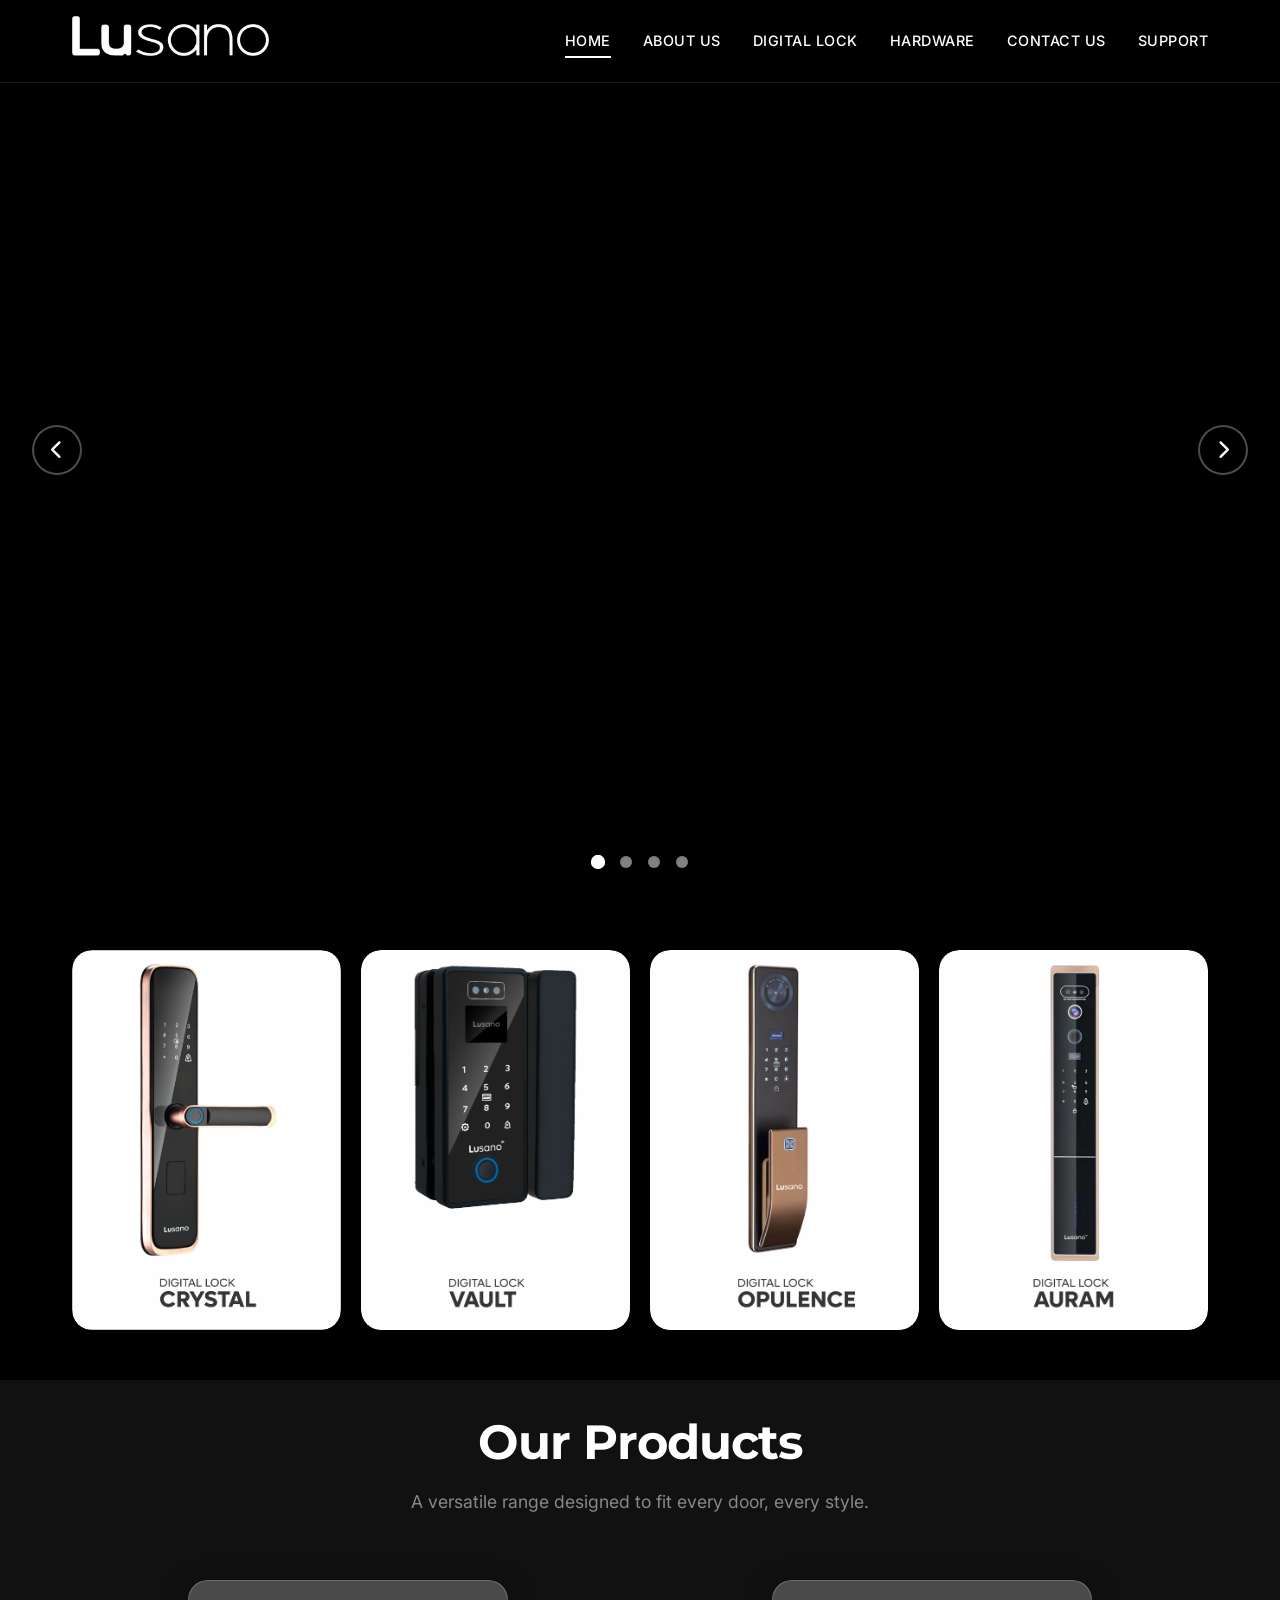
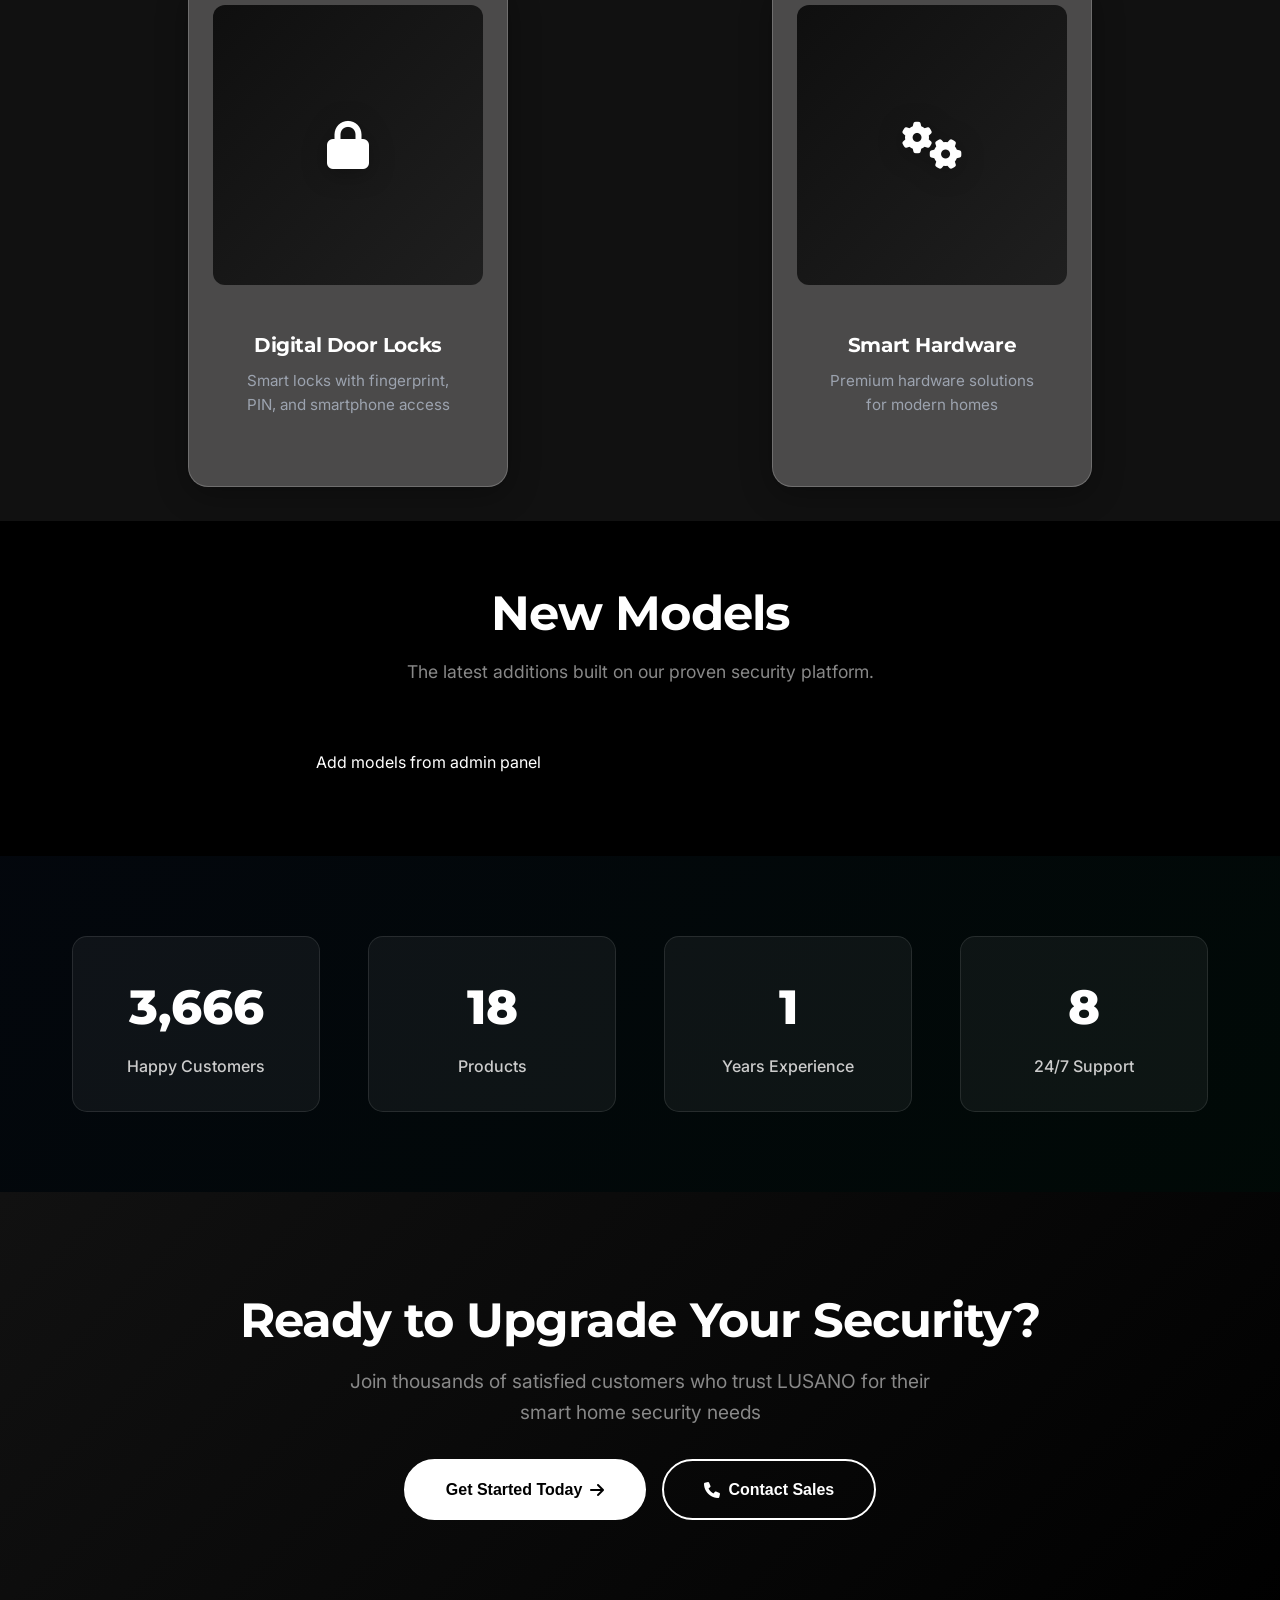
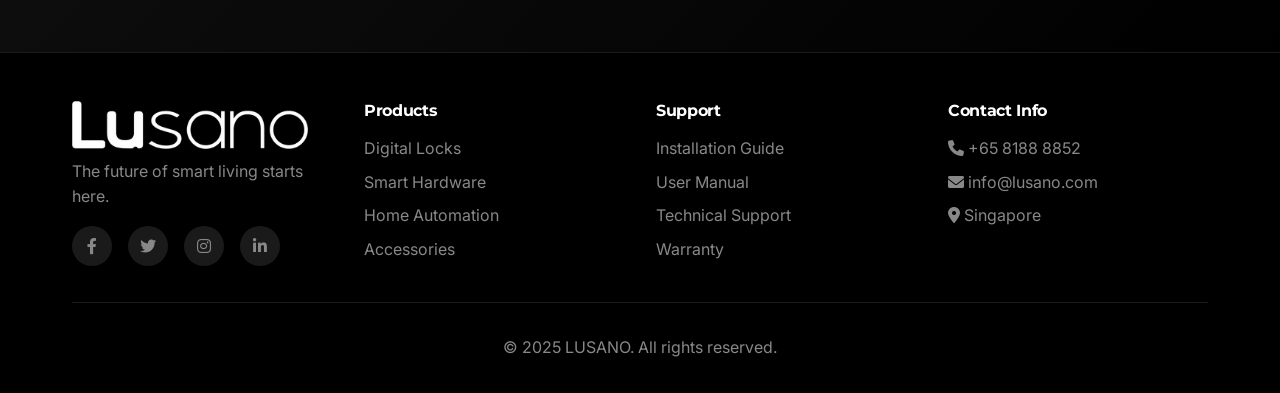
==== commit 30894b2a: "Add product images" ====
--- a/index.html
+++ b/index.html
@@ -85,31 +85,26 @@
     <!-- Features Section -->
     <section class="features" id="features">
         <div class="container">
-            <div class="section-header">
-                <h2 class="section-title">The future of Smart Living with Lusano</h2>
-                <p class="section-subtitle">Innovative solutions for modern security needs</p>
-            </div>
-            <div class="features-grid">
-                <div class="feature-card" data-aos="fade-up">
-                    <div class="feature-icon">
-                        <i class="fas fa-shield-alt"></i>
-                    </div>
-                    <h3>Advanced Security</h3>
-                    <p>Military-grade encryption and biometric authentication for ultimate protection</p>
-                </div>
-                <div class="feature-card" data-aos="fade-up" data-aos-delay="100">
-                    <div class="feature-icon">
-                        <i class="fas fa-mobile-alt"></i>
-                    </div>
-                    <h3>Smart Control</h3>
-                    <p>Control your lock. Anytime, anywhere — right from your phone</p>
-                </div>
-                <div class="feature-card" data-aos="fade-up" data-aos-delay="200">
-                    <div class="feature-icon">
-                        <i class="fas fa-tools"></i>
-                    </div>
-                    <h3>Easy Installation</h3>
-                    <p>Quick setup. Instant security.</p>
+            <div class="features-grid" style="grid-template-columns: repeat(auto-fit, minmax(250px, 1fr)); gap: 20px;">
+                <div class="feature-card content-card" data-aos="fade-up"
+                    style="padding: 0; background: transparent; border: none; box-shadow: none;">
+                    <img src="assets/image/Photos-1.jpg" alt="Digital Lock Crystal"
+                        style="width: 100%; height: auto; display: block; border-radius: 20px;">
+                </div>
+                <div class="feature-card content-card" data-aos="fade-up" data-aos-delay="100"
+                    style="padding: 0; background: transparent; border: none; box-shadow: none;">
+                    <img src="assets/image/Photos-2.jpg" alt="Digital Lock Vault"
+                        style="width: 100%; height: auto; display: block; border-radius: 20px;">
+                </div>
+                <div class="feature-card content-card" data-aos="fade-up" data-aos-delay="200"
+                    style="padding: 0; background: transparent; border: none; box-shadow: none;">
+                    <img src="assets/image/Photos-3.jpg" alt="Digital Lock Opulence"
+                        style="width: 100%; height: auto; display: block; border-radius: 20px;">
+                </div>
+                <div class="feature-card content-card" data-aos="fade-up" data-aos-delay="300"
+                    style="padding: 0; background: transparent; border: none; box-shadow: none;">
+                    <img src="assets/image/Photos-4.jpg" alt="Digital Lock Auram"
+                        style="width: 100%; height: auto; display: block; border-radius: 20px;">
                 </div>
             </div>
         </div>
--- a/assets/css/styles.css
+++ b/assets/css/styles.css
@@ -2647,4 +2647,39 @@
   .contact-form .form-actions .btn {
     width: 100%;
   }
+}
+
+/* Mobile Navbar Adjustments - Logo and Toggle Button */
+@media (max-width: 768px) {
+  .nav-logo img {
+    height: 28px !important;
+    width: auto;
+  }
+
+  .nav-toggle {
+    gap: 4px;
+  }
+
+  .bar {
+    width: 22px;
+    height: 2px;
+    margin: 3px 0;
+  }
+}
+
+/* Extra Small Mobile Screens */
+@media (max-width: 480px) {
+  .nav-logo img {
+    height: 24px !important;
+  }
+
+  .bar {
+    width: 18px;
+    height: 2px;
+    margin: 3px 0;
+  }
+
+  .nav-toggle {
+    gap: 3px;
+  }
 }
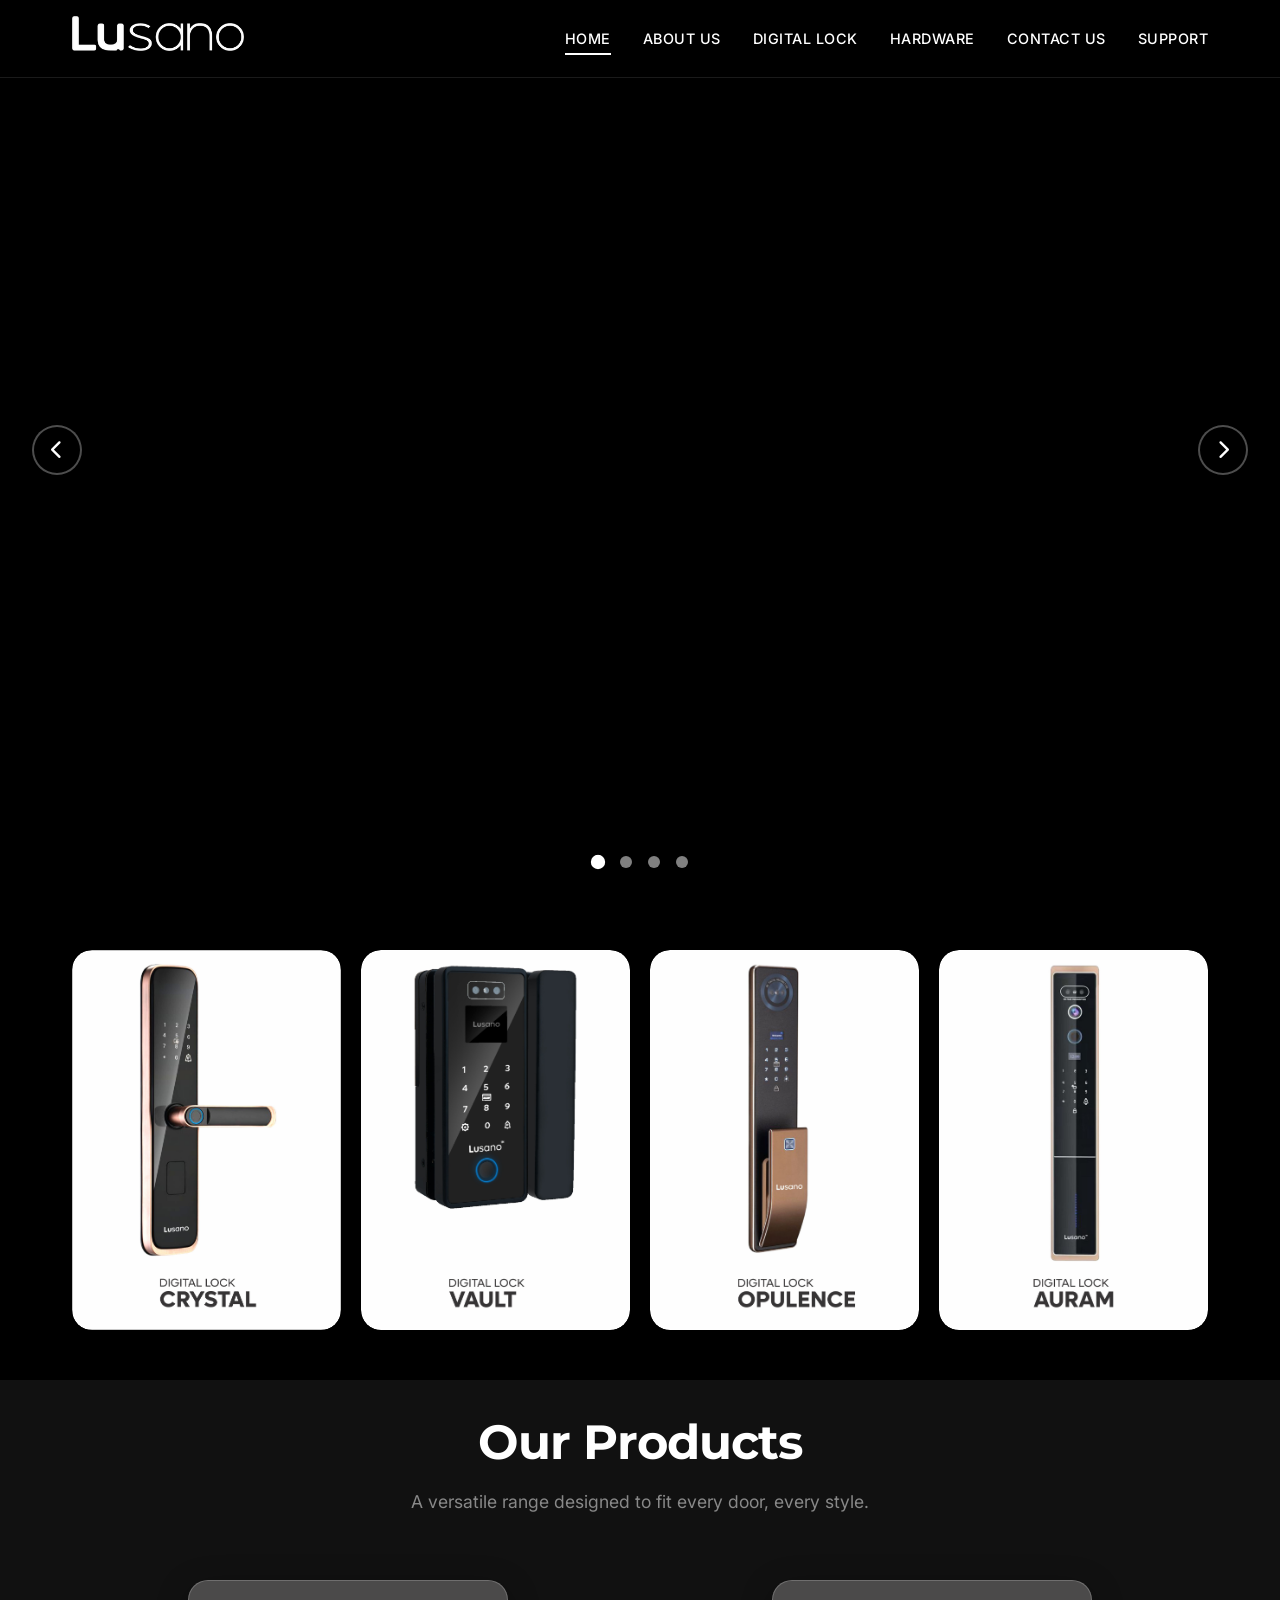
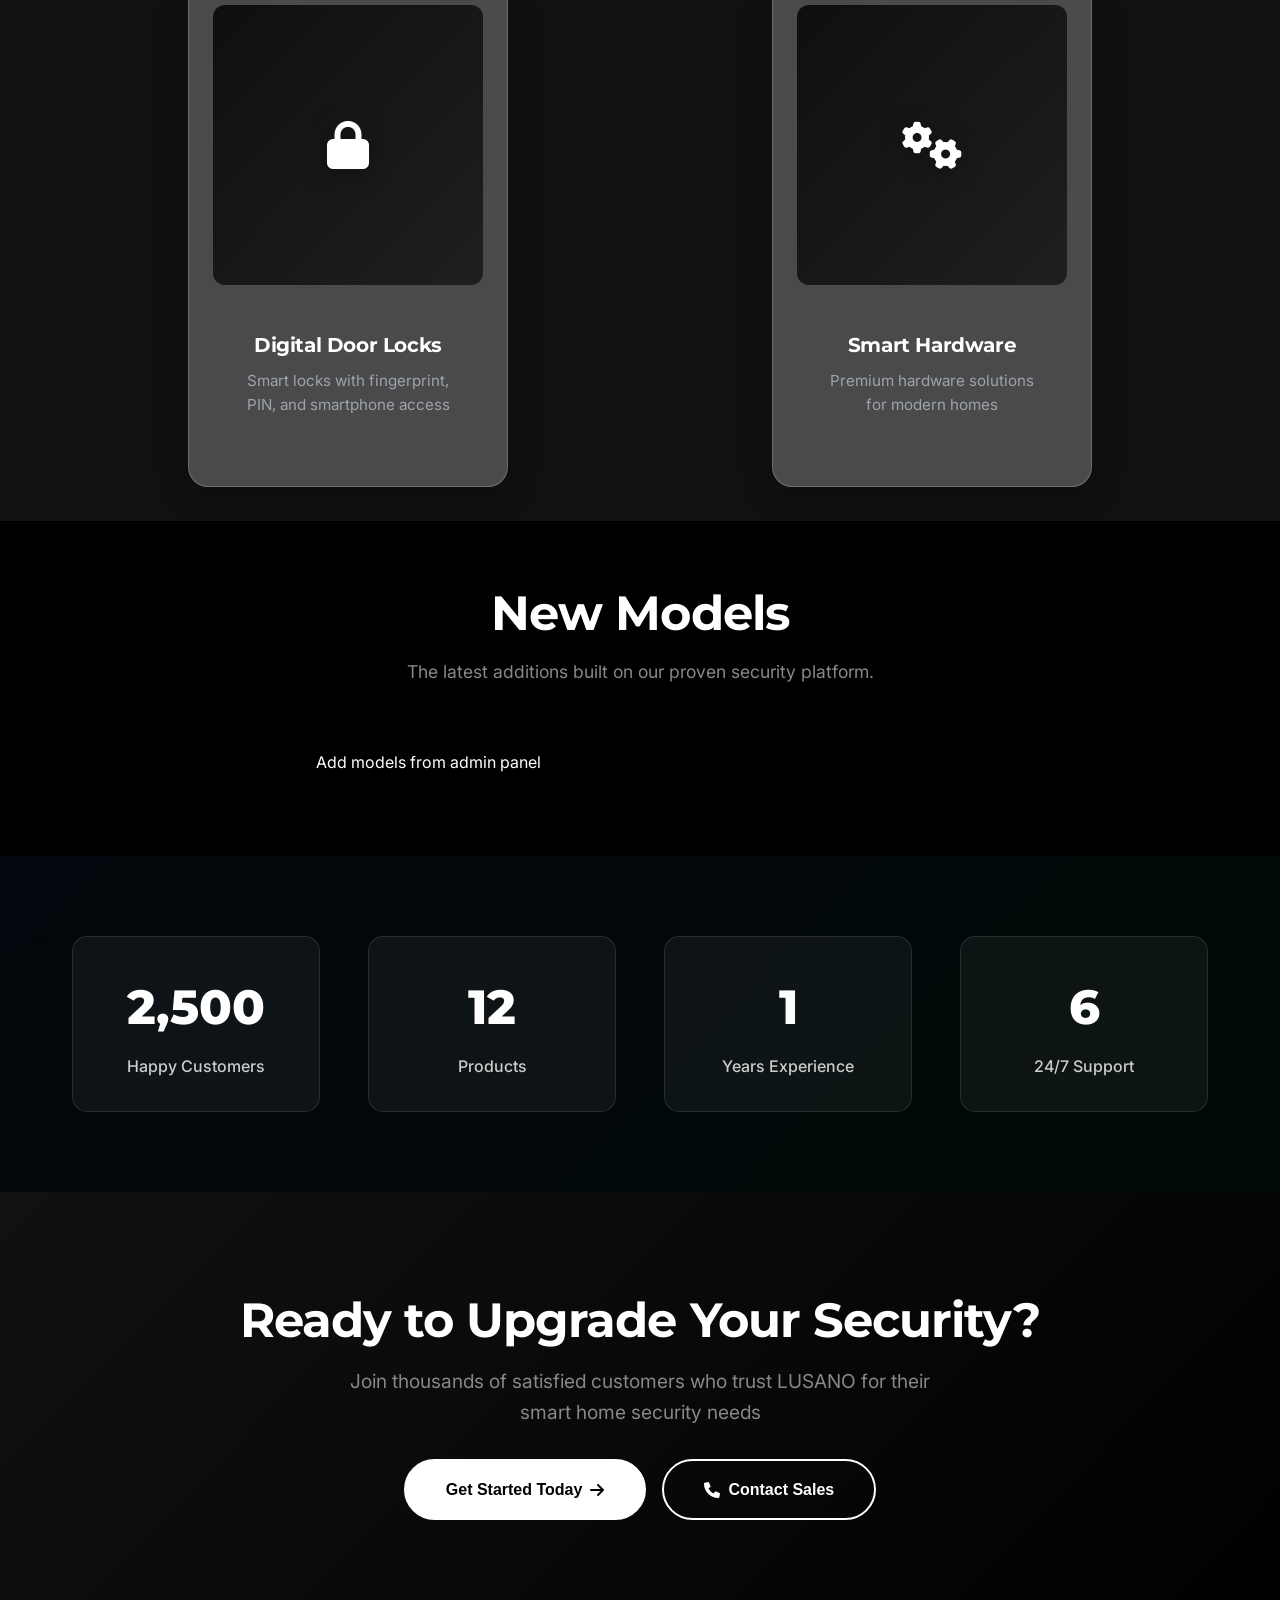
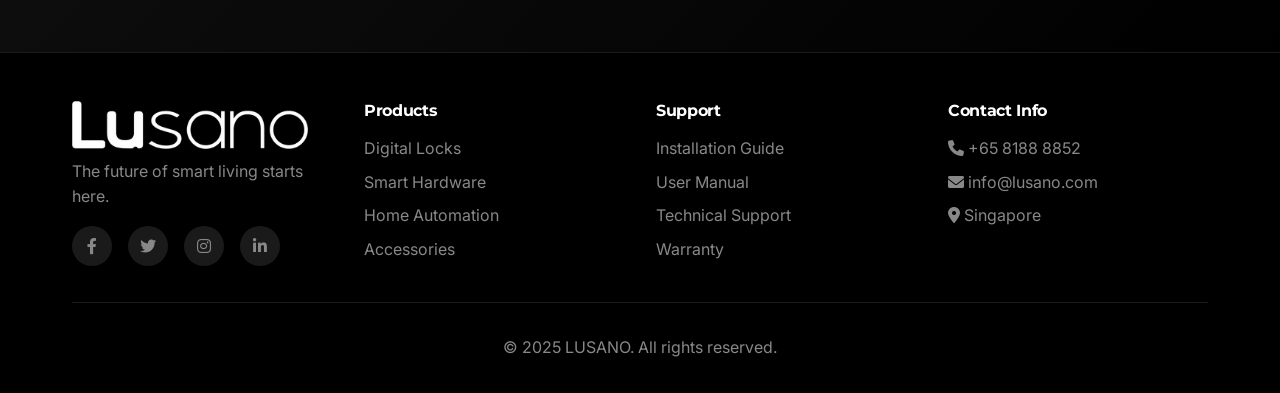
==== commit 57bc204c: "nav logo resige" ====
--- a/index.html
+++ b/index.html
@@ -34,7 +34,7 @@
         <div class="nav-container">
             <div class="nav-logo">
                 <img src="assets/image/lusano_logo_white.avif" alt="LUSANO Logo" class="nav-logo-img"
-                    style="height:40px; width:auto;" />
+                    style="height:35px; width:auto;" />
                 <!-- <h2 class="nav-logo-title">LUSANO</h2> -->
             </div>
             <div class="nav-menu" id="nav-menu">
--- a/assets/css/styles.css
+++ b/assets/css/styles.css
@@ -2106,7 +2106,7 @@
   display: none;
   flex-direction: column;
   cursor: pointer;
-  gap: 4px;
+  gap: 0px;
 }
 
 .bar {
@@ -2657,7 +2657,7 @@
   }
 
   .nav-toggle {
-    gap: 4px;
+    gap: 0px;
   }
 
   .bar {
@@ -2680,6 +2680,6 @@
   }
 
   .nav-toggle {
-    gap: 3px;
+    gap: 0px;
   }
 }
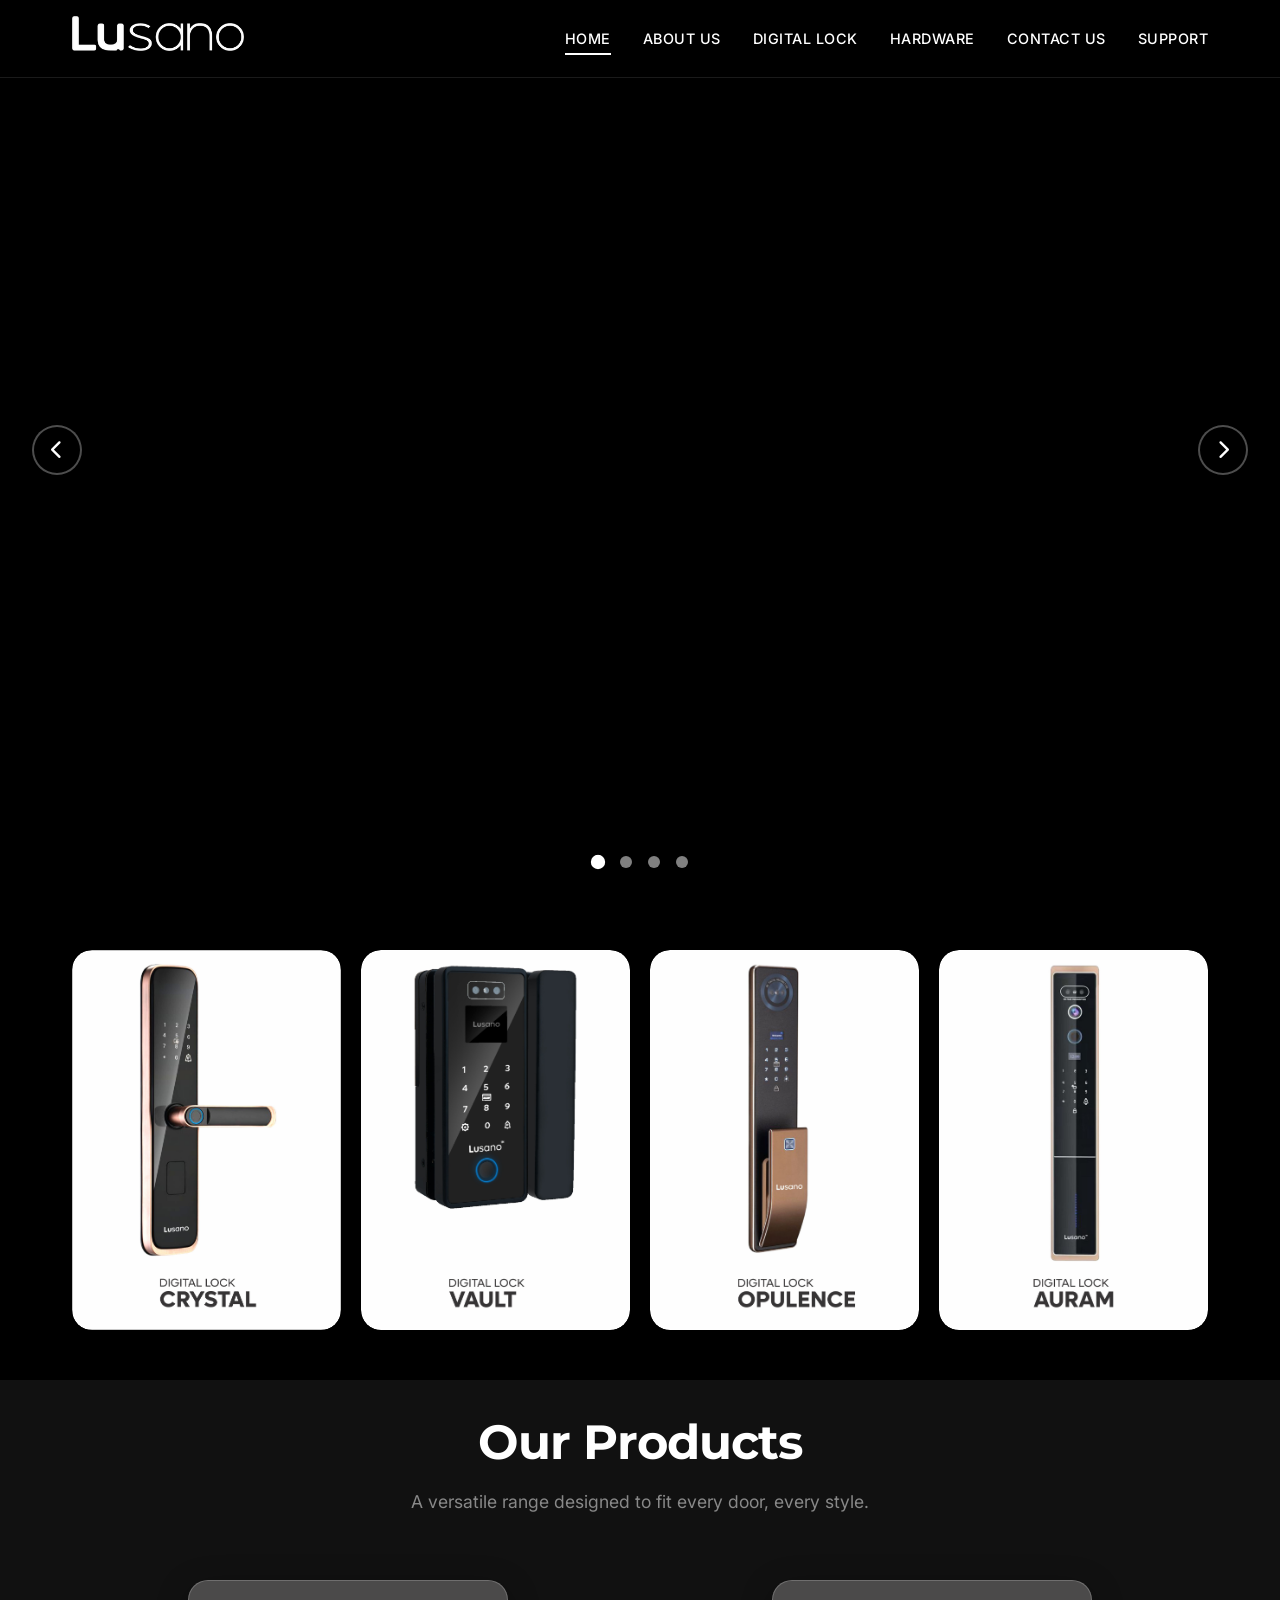
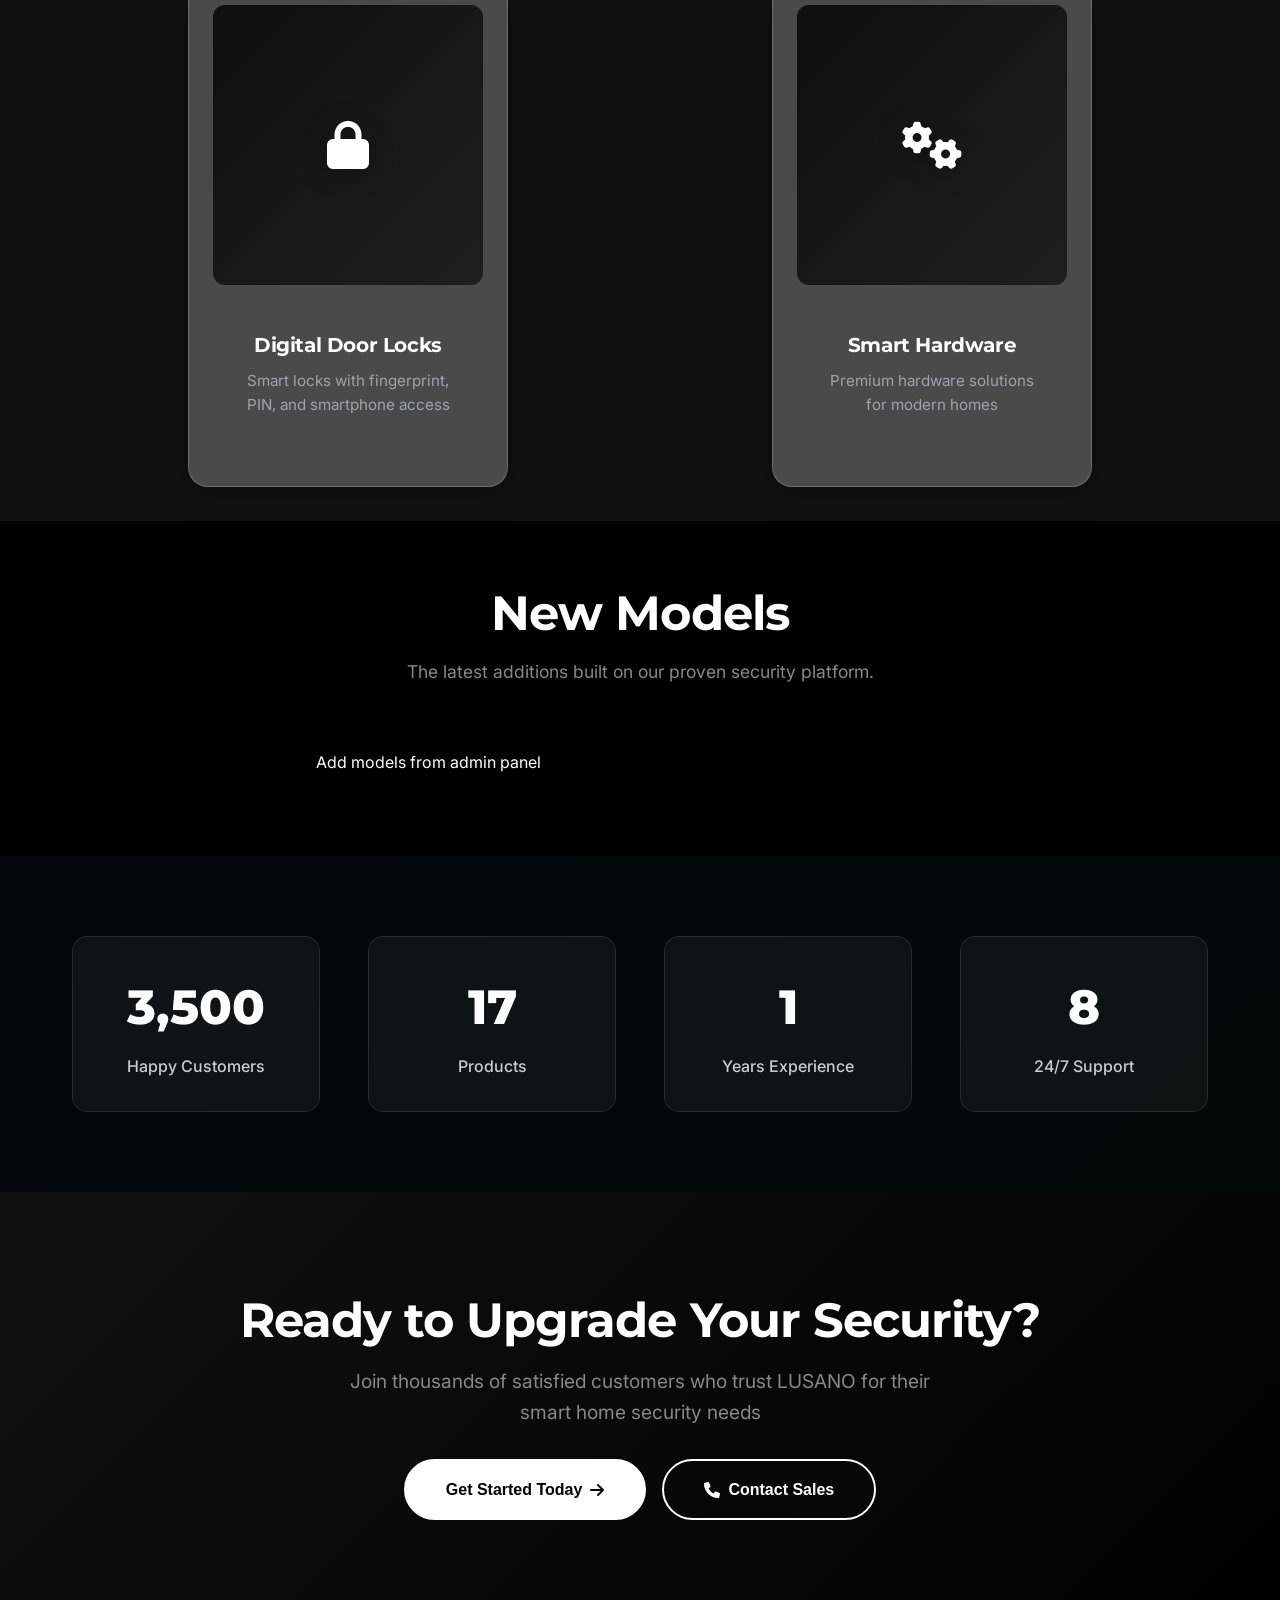
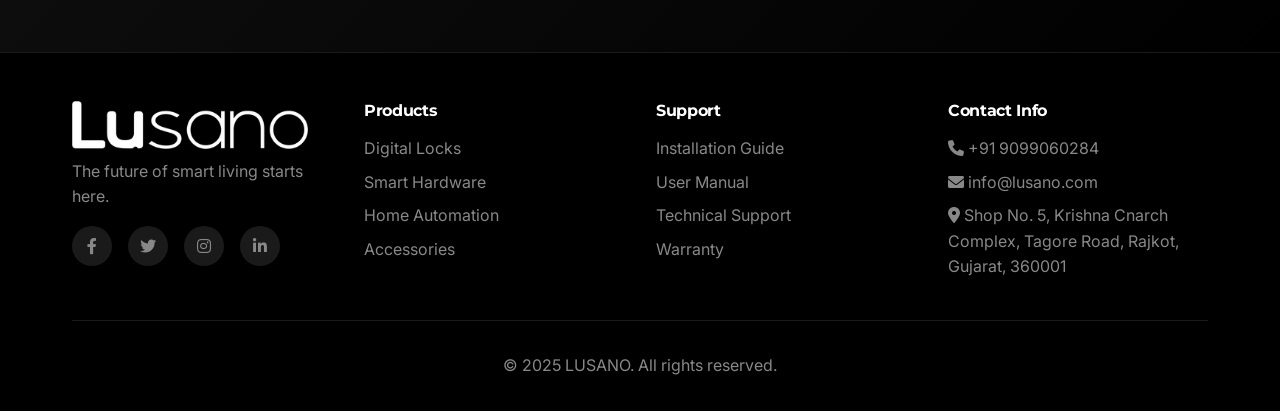
==== commit 8bc8d891: "footer address" ====
--- a/index.html
+++ b/index.html
@@ -294,9 +294,9 @@
                 <div class="footer-section">
                     <h4>Contact Info</h4>
                     <div class="contact-info">
-                        <p><i class="fas fa-phone"></i> +65 8188 8852</p>
+                        <p><i class="fas fa-phone"></i> +91 9099060284</p>
                         <p><i class="fas fa-envelope"></i> info@lusano.com</p>
-                        <p><i class="fas fa-map-marker-alt"></i> Singapore</p>
+                        <p><i class="fas fa-map-marker-alt"></i>  Shop No. 5, Krishna Cnarch Complex, Tagore Road, Rajkot, Gujarat, 360001</p>
                     </div>
                 </div>
             </div>
